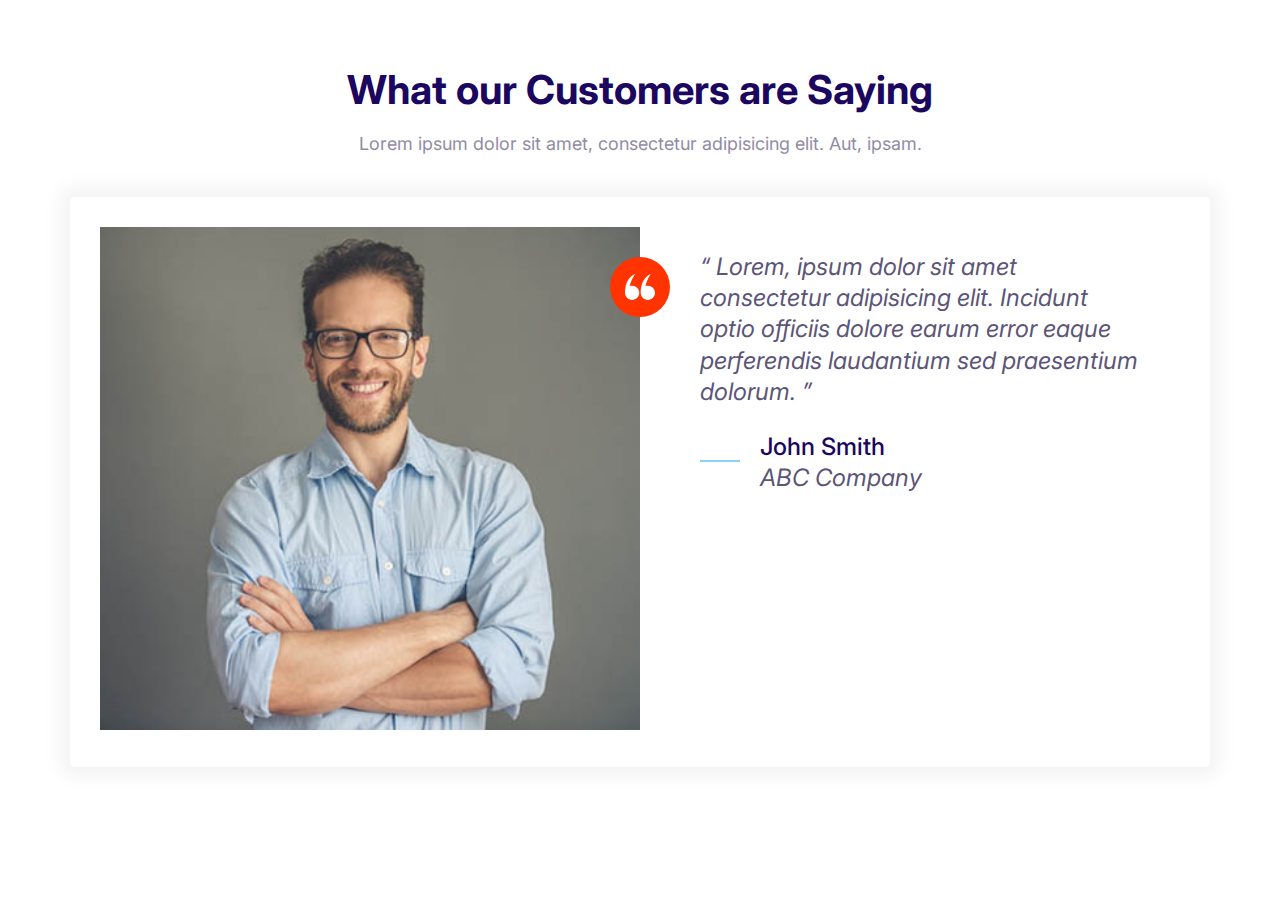
==== index.html @ d90ead90 "Block-testimonials" ====
<!DOCTYPE html>
<html lang="en">
  <head>
    <meta charset="UTF-8" />
    <meta http-equiv="X-UA-Compatible" content="IE=edge" />
    <meta name="viewport" content="width=device-width, initial-scale=1.0" />
    <title>Document</title>
    <link rel="preconnect" href="https://fonts.googleapis.com" />
    <link rel="preconnect" href="https://fonts.gstatic.com" crossorigin />
    <link
      href="https://fonts.googleapis.com/css2?family=Inter:wght@400;600;700;900&display=swap"
      rel="stylesheet"
    />
    <link rel="stylesheet" href="css/normalize.css.css" />
    <link rel="stylesheet" href="css/styles.css" />
  </head>
  <body>
    <section class="block">
      <header class="block__header">
        <h2 class="block__heading">What our Customers are Saying</h2>
        <p>
          Lorem ipsum dolor sit amet, consectetur adipisicing elit. Aut, ipsam.
        </p>
      </header>
      <div class="container">
        <div class="card testimonial">
          <div class="grid grid--1x2">
            <div class="testimonial__image">
              <img
                src="images/testimonial.jpg"
                alt="A happy, smiling customer"
              />
              <span class="icon-container icon-container--accent">
                <svg class="icon icon--white icon--small">
                  <use xlink:href="images/sprite.svg#quotes"></use>
                </svg>
              </span>
            </div>
            <blockquote class="quote">
              <p class="quote__text">
                Lorem, ipsum dolor sit amet consectetur adipisicing elit.
                Incidunt optio officiis dolore earum error eaque perferendis
                laudantium sed praesentium dolorum.
              </p>
              <footer>
                <div class="media">
                  <div class="media__image">
                    <svg class="icon icon--primary quote__line">
                      <use xlink:href="images/sprite.svg#line"></use>
                    </svg>
                  </div>
                  <div class="media__body">
                    <h3 class="media__title quote__author">John Smith</h3>
                    <p class="quote__organization">ABC Company</p>
                  </div>
                </div>
              </footer>
            </blockquote>
          </div>
        </div>
      </div>
    </section>

    <script src="/js/main.js"></script>
  </body>
</html>
---- css/styles.css ----
:root {
  --color-primary: #2584ff;
  --color-secondary: #00d9ff;
  --color-accent: #ff3400;
  --color-headings: #1b0760;
  --color-body: #918ca4;
  --color-body-darker: #5c5577;
  --color-border: #ccc;
}

*,
*::after,
*::before {
  box-sizing: border-box;
}

html {
  font-size: 62.5%;
}

/*-----------Typography-----------------------------------------------*/

body {
  font-family: Inter, Arial, Helvetica, sans-serif;
  font-size: 2.4rem;
  line-height: 1.5;
  color: var(--color-body);
}
h1,
h2,
h3 {
  color: var(--color-headings);
  margin-bottom: 1rem;
}

h1 {
  font-size: 7rem;
}
h2 {
  font-size: 4rem;
}
h3 {
  font-size: 3rem;
}

p {
  margin-top: 0;
}

@media screen and (min-width: 1024px) {
  body {
    font-size: 1.8rem;
  }
  h1 {
    font-size: 8rem;
  }
  h2 {
    font-size: 4rem;
  }
  h3 {
    font-size: 2.4rem;
  }
}

/*-----------Links-----------------------------------------------*/

a {
  text-decoration: none;
}

.link-arrow {
  color: var(--color-accent);
  text-transform: uppercase;
  font-size: 2rem;
  font-weight: bold;
}

.link-arrow::after {
  content: "-->";
  margin-left: 5px;
  transition: margin 0.15s;
}
.link-arrow:hover::after {
  margin-left: 10px;
}
@media screen and (min-width: 1024px) {
  .link-arrow {
    font-size: 1.5rem;
  }
}

/*-----------Badges-----------------------------------------------*/

.badge {
  border-radius: 20px;
  font-size: 2rem;
  font-weight: 600;
  padding: 0.5rem 2rem;
  white-space: nowrap;
}

.badge--primary {
  background: var(--color-primary);
  color: white;
}

.badge--secondary {
  background: var(--color-secondary);
  color: white;
}

.badge--small {
  font-size: 1.6rem;
}

@media screen and (min-width: 1024px) {
  .badge {
    font-size: 1.5rem;
  }

  .badge--small {
    font-size: 1.2rem;
  }
}

/*-----------Lists----------------------------------------------*/

.list {
  list-style: none;
  padding-left: 0;
}

.list--inline .list__item {
  display: inline-block;
  padding-right: 2rem;
}

.list--tick {
  list-style-image: url(/images/tick.svg);
  padding-left: 3rem;
}
.list--tick .list__item {
  padding-left: 0.5rem;
  margin-bottom: 1rem;
}

@media screen and (min-width: 1024px) {
  .list--tick .list__item {
    padding-left: 0rem;
  }
}

/*-----------Icons----------------------------------------------*/

.icon {
  width: 40px;
  height: 40px;
}
.icon--small {
  width: 30px;
  height: 30px;
}

.icon--primary {
  fill: var(--color-primary);
}

.icon--white {
  fill: white;
}

.icon-container {
  background: rgb(255, 245, 245);
  border-radius: 100%;
  width: 60px;
  height: 60px;
  display: flex;
  justify-content: center;
  align-items: center;
}

.icon-container--accent {
  background: var(--color-accent);
}

/*-----------Buttons----------------------------------------------*/
.btn {
  border-radius: 40px;
  border: 0;
  cursor: pointer;
  font-size: 1.8rem;
  font-weight: 600;
  padding: 2rem 4vw;
  text-align: center;
  text-transform: uppercase;
  white-space: nowrap;
  margin: 1rem 0;
}

.btn--primary {
  background: var(--color-primary);
  color: white;
}
.btn--primary:hover {
  background: #3a8ffd;
}

.btn--secondary {
  background: var(--color-secondary);
  color: white;
}
.btn--secondary:hover {
  background: #00c8eb;
}

.btn--accent {
  background: var(--color-accent);
  color: white;
}
.btn--accent:hover {
  background: #ec3000;
}

.btn--block {
  width: 100%;
  display: inline-block;
}

.btn--border {
  background: white;
  color: var(--color-headings);
  border: 2px solid var(--color-headings);
}
.btn--border:hover {
  background: var(--color-headings);
  color: white;
}

.btn--stretched {
  padding-right: 6rem;
  padding-left: 6rem;
}

@media screen and (min-width: 1024px) {
  .btn {
    font-size: 1.5rem;
  }
}

/*-----------Input components----------------------------------------------*/
.input {
  border-radius: 30px;
  border: 1px solid var(--color-border);
  color: var(--color-headings);
  font-size: 2rem;
  font-weight: 400;
  outline: 0;
  padding: 2.5rem 1.5rem;
}

.input-group {
  border-radius: 30px;
  border: 1px solid var(--color-border);
  display: flex;
}
.input-group .input {
  border: 0;
  flex-grow: 1;
  padding: 1.5rem 1rem;
  width: 0;
}
.input-group .btn {
  margin: 4px;
  display: flex;
  align-items: center;
}
.btn .icon {
  fill: white;
}

@media screen and (min-width: 1024px) {
  .input {
    font-size: 1.5rem;
  }
}

/*-----------Cards----------------------------------------------*/

.card {
  border-radius: 5px;
  overflow: hidden;
  box-shadow: 0 0 20px 10px #f3f3f3;
}

.card--primary .card__header {
  background: var(--color-primary);
  color: #fff;
}

.card--secondary .card__header {
  background: var(--color-secondary);
  color: #fff;
}
.card__header,
.card__body {
  padding: 2rem 3rem;
}

.card--primary .badge--primary {
  background: #126de4;
}

.card--secondary .badge--secondary {
  background: #02cdf1;
}

/*-----------Plans----------------------------------------------*/
.plan {
  transition: transform 0.2s ease-out;
}

.plan__name {
  color: #fff;
  margin: 0;
  font-weight: 500;
  font-size: 2.4rem;
}

.plan__price {
  font-size: 6rem;
}

.plan__billing-cycle {
  font-size: 2.4rem;
  font-weight: 300;
  opacity: 0.8;
  margin-right: 1rem;
}

.plan__description {
  font-size: 2rem;
  font-weight: 300;
  letter-spacing: 1px;
}

.plan .list__item {
  margin-bottom: 2rem;
}

.plan--popular {
  transform: scale(1.1);
}

.plan--popular .card__header {
  position: relative;
}

.plan--popular .card__header::before {
  content: url(../images/popular.svg);
  width: 40px;
  display: inline-block;
  position: absolute;
  top: -6px;
  right: 5%;
}

.plan:hover {
  transform: scale(1.05);
}

.plan--popular:hover {
  transform: scale(1.15);
}

@media screen and (min-width: 1024px) {
  .plan__name {
    font-size: 1.4rem;
  }

  .plan__price {
    font-size: 5rem;
  }

  .plan__billing-cycle {
    font-size: 1.6rem;
  }

  .plan__description {
    font-size: 1.7rem;
  }
}

/*-----------Media-Objects----------------------------------------------*/

.media {
  display: flex;
  margin-bottom: 4rem;
}
.media__title {
  margin-top: 0;
}
.media__body {
  padding: 0 2rem;
}
.media__image {
  margin-top: 1rem;
}

/*-----------Quotes----------------------------------------------*/

.quote {
  font-style: italic;
  font-size: 3rem;
  color: var(--color-body-darker);
  line-height: 1.3;
}
.quote__text::before {
  content: open-quote;
}
.quote__text::after {
  content: close-quote;
}
.quote__author {
  font-size: 3rem;
  font-weight: 500;
  font-style: normal;
  margin-bottom: 0;
}
.quote__organisation {
  color: var(--color-headings);
  opacity: 0.4;
  font-size: 2rem;
  font-style: normal;
}
@media screen and (min-width: 1024px) {
  .quote {
    font-size: 2rem;
  }
  .quote__author {
    font-size: 2.4rem;
  }
  .quote__organisation {
    font-size: 1.6rem;
  }
}

/*-----------Grid----------------------------------------------*/

.grid {
  display: grid;
}
@media screen and (min-width: 768px) {
  .grid--1x2 {
    grid-template-columns: repeat(2, 1fr);
  }
}
@media screen and (min-width: 1024px) {
  .grid--1x3 {
    grid-template-columns: repeat(3, 1fr);
  }
}

/*----------Testimonial----------------------------------------------*/

.testimonial {
  padding: 3rem;
}
.testimonial__image > img {
  width: 100%;
}
.testimonial__image {
  position: relative;
}
.testimonial__image .icon-container {
  position: absolute;
  right: -30px;
  top: 3rem;
}

@media screen and (min-width: 768px) {
  .testimonial .quote,
  .testimonial .quote__author {
    font-size: 2.4rem;
  }
  .testimonial .quote {
    margin-left: 6rem;
  }
}

/*----------Callouts----------------------------------------------*/

.callout {
  padding: 4rem;
  border-radius: 5px;
}
.callout--primary {
  background: var(--color-primary);
  color: white;
}
.callout__content {
  text-align: center;
  margin-bottom: 1rem;
}
.callout__heading {
  color: white;
  margin-top: 0;
  font-size: 3rem;
}
.callout__button {
  justify-self: center;
  align-self: center;
}

@media screen and (min-width: 768px) {
  .callout .grid--1x2 {
    grid-template-columns: 1fr auto;
  }
  .callout__content {
    text-align: left;
  }

  .callout .callout__button {
    justify-self: start;
    margin: 0 2rem;
  }
}

/*----------Collapsibles----------------------------------------------*/
.collapsible__header {
  display: flex;
  justify-content: space-between;
}
.collapsible__heading {
  margin-top: 0;
  font-size: 3rem;
}
.collapsible__chevron {
  transform: rotate(-90deg);
  transition: transform 0.3s;
}
.collapsible__content {
  max-height: 0;
  overflow: hidden;
  opacity: 0;
  transition: all 0.3s;
}
.collapsible--expanded .collapsible__chevron {
  transform: rotate(0);
}

.collapsible--expanded .collapsible__content {
  max-height: 100vh;
  opacity: 1;
}

/*----------Blocks----------------------------------------------*/
.block {
  --padding-vertical: 6rem;
  padding: var(--padding-vertical) 2rem;
}

.block__header {
  text-align: center;
  margin-bottom: 4rem;
}

.block__heading {
  margin-top: 0;
}

.block--dark {
  background: #000;
  color: #7b858b;
}

.block--dark h1,
.block--dark h2,
.block--dark h3 {
  color: #fff;
}

.block--dark p {
  color: var(--color-body);
}
.block--skewed-right {
  padding-bottom: calc(var(--padding-vertical) + 4rem);
  clip-path: polygon(0% 0%, 100% 0%, 100% 100%, 0% 90%);
}

.block--skewed-left {
  padding-bottom: calc(var(--padding-vertical) + 4rem);
  clip-path: polygon(0% 0%, 100% 0%, 100% 90%, 0% 100%);
}

.container {
  max-width: 1140px;
  margin: 0 auto;
}

/*----------Navbar----------------------------------------------*/
.nav {
  background: black;
  display: flex;
  justify-content: space-between;
  padding: 0 1rem;
  flex-wrap: wrap;
  align-items: center;
}
.nav__list {
  width: 100%;
  margin: 0;
}
.nav__item {
  border-bottom: 1px solid #222;
  padding: 0 0 0.5rem 2rem;
}

.nav__item > a {
  color: #ccc;
  transition: color 0.3s;
}

.nav__item > a:hover {
  color: white;
}

.nav__toggler {
  opacity: 0.5;
  transition: box-shadow 0.15s;
}

.nav.collapsible--expanded .nav__toggler {
  opacity: 1;
  box-shadow: 0 0 0 3px grey;
  border-radius: 5px;
}

.nav__brand {
  transform: translateY(5px);
}

@media screen and (min-width: 768px) {
  .nav__toggler {
    display: none;
  }
  .nav__list {
    width: auto;
    display: flex;
    font-size: 1.6rem;
    max-height: 100%;
    opacity: 1;
  }
  .nav__item {
    border: 0;
  }
}

/*----------Hero component----------------------------------------------*/
/* Hero */
.hero {
  clip-path: polygon(0% 0%, 100% 0%, 100% 90%, 0% 100%);
}

.hero__tagline {
  font-size: 2rem;
  color: #b9c3cf;
  letter-spacing: 1px;
  margin: 2rem 0 5rem;
}

.hero__image {
  width: 100%;
}

@media screen and (min-width: 768px) {
  .hero {
    padding-top: 0;
  }

  .hero__content {
    text-align: left;
    align-self: center;
  }
}

/*----------Domain Block----------------------------------------------*/

.block-domain .input-group {
  box-shadow: 0 0 30px 20px #e6ebee;
  border: 0;
  margin: 4rem auto;
  max-width: 670px;
}

.block-domain__prices {
  color: var(--color-headings);
  display: grid;
  grid-template-columns: repeat(2, 1fr);
  grid-template-rows: repeat(3, 6rem);
  font-size: 2rem;
  font-weight: 600;
  justify-items: center;
  max-width: 700px;
  margin: 0 auto;
}

@media screen and (min-width: 768px) {
  .block-domain__prices {
    grid-template-columns: repeat(auto-fit, minmax(10rem, 1fr));
  }
}

/*----------Plans Block----------------------------------------------*/

.block-plans .grid {
  gap: 8rem 4rem;
}

.block-plans .card {
  max-width: 500px;
  margin: 0 auto;
}

/*----------Features Block----------------------------------------------*/

.feature {
  gap: 4rem 2rem;
  margin: 12rem 0;
}

.feature:first-of-type {
  margin-top: 6rem;
}

.feature__heading {
  margin: 1rem 0;
}

.feature__image {
  width: 100%;
}

@media screen and (min-width: 768px) {
  .feature:nth-of-type(even) .feature__content {
    order: 2;
  }
}

/*----------Showcase Block----------------------------------------------*/

.block-showcase__image > img {
  width: 100%;
}

@media screen and (min-width: 768px) {
  .block-showcase .grid {
    grid-template-columns: 50% 50%;
  }

  .block-showcase__image {
    justify-self: end;
  }

  .block-showcase__image > img {
    width: auto;
    max-width: 700px;
  }
}
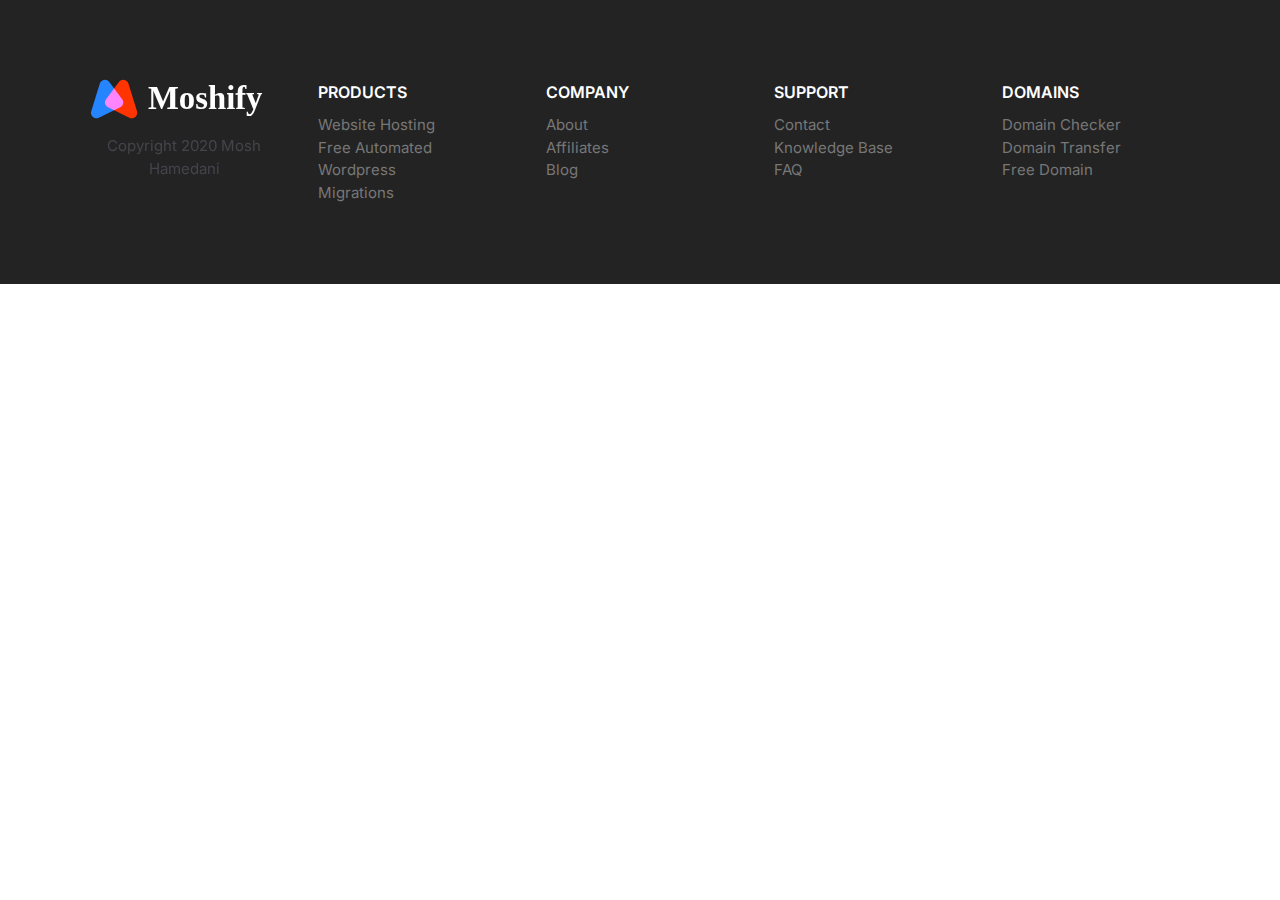
==== commit 91880bc3: "Block-footer" ====
--- a/index.html
+++ b/index.html
@@ -15,51 +15,74 @@
     <link rel="stylesheet" href="css/styles.css" />
   </head>
   <body>
-    <section class="block">
-      <header class="block__header">
-        <h2 class="block__heading">What our Customers are Saying</h2>
-        <p>
-          Lorem ipsum dolor sit amet, consectetur adipisicing elit. Aut, ipsam.
-        </p>
-      </header>
-      <div class="container">
-        <div class="card testimonial">
-          <div class="grid grid--1x2">
-            <div class="testimonial__image">
-              <img
-                src="images/testimonial.jpg"
-                alt="A happy, smiling customer"
-              />
-              <span class="icon-container icon-container--accent">
-                <svg class="icon icon--white icon--small">
-                  <use xlink:href="images/sprite.svg#quotes"></use>
-                </svg>
-              </span>
-            </div>
-            <blockquote class="quote">
-              <p class="quote__text">
-                Lorem, ipsum dolor sit amet consectetur adipisicing elit.
-                Incidunt optio officiis dolore earum error eaque perferendis
-                laudantium sed praesentium dolorum.
-              </p>
-              <footer>
-                <div class="media">
-                  <div class="media__image">
-                    <svg class="icon icon--primary quote__line">
-                      <use xlink:href="images/sprite.svg#line"></use>
-                    </svg>
-                  </div>
-                  <div class="media__body">
-                    <h3 class="media__title quote__author">John Smith</h3>
-                    <p class="quote__organization">ABC Company</p>
-                  </div>
-                </div>
-              </footer>
-            </blockquote>
+    <footer class="block block--dark footer">
+      <div class="container grid footer__sections">
+        <section class="collapsible collapsible--expanded footer__section">
+          <header class="collapsible__header">
+            <h2 class="collapsible__heading footer__heading">Products</h2>
+            <svg class="icon icon--white collapsible__chevron">
+              <use xlink:href="images/sprite.svg#chevron"></use>
+            </svg>
+          </header>
+          <div class="collapsible__content">
+            <ul class="list">
+              <li><a href="#">Website Hosting</a></li>
+              <li><a href="#">Free Automated Wordpress</a></li>
+              <li><a href="#">Migrations</a></li>
+            </ul>
           </div>
-        </div>
+        </section>
+        <section class="collapsible footer__section">
+          <header class="collapsible__header">
+            <h2 class="collapsible__heading footer__heading">Company</h2>
+            <svg class="icon icon--white collapsible__chevron">
+              <use xlink:href="images/sprite.svg#chevron"></use>
+            </svg>
+          </header>
+          <div class="collapsible__content">
+            <ul class="list">
+              <li><a href="#">About</a></li>
+              <li><a href="#">Affiliates</a></li>
+              <li><a href="#">Blog</a></li>
+            </ul>
+          </div>
+        </section>
+        <section class="collapsible footer__section">
+          <header class="collapsible__header">
+            <h2 class="collapsible__heading footer__heading">Support</h2>
+            <svg class="icon icon--white collapsible__chevron">
+              <use xlink:href="images/sprite.svg#chevron"></use>
+            </svg>
+          </header>
+          <div class="collapsible__content">
+            <ul class="list">
+              <li><a href="#">Contact</a></li>
+              <li><a href="#">Knowledge Base</a></li>
+              <li><a href="#">FAQ</a></li>
+            </ul>
+          </div>
+        </section>
+        <section class="collapsible footer__section">
+          <header class="collapsible__header">
+            <h2 class="collapsible__heading footer__heading">Domains</h2>
+            <svg class="icon icon--white collapsible__chevron">
+              <use xlink:href="images/sprite.svg#chevron"></use>
+            </svg>
+          </header>
+          <div class="collapsible__content">
+            <ul class="list">
+              <li><a href="#">Domain Checker</a></li>
+              <li><a href="#">Domain Transfer</a></li>
+              <li><a href="#">Free Domain</a></li>
+            </ul>
+          </div>
+        </section>
+        <section class="footer__brand">
+          <img src="images/logo.svg" alt="" />
+          <p class="footer__copyright">Copyright 2020 Mosh Hamedani</p>
+        </section>
       </div>
-    </section>
+    </footer>
 
     <script src="/js/main.js"></script>
   </body>
--- a/css/styles.css
+++ b/css/styles.css
@@ -766,3 +766,85 @@
     max-width: 700px;
   }
 }
+
+/*----------Footer Block----------------------------------------------*/
+
+.footer {
+  background: #232323;
+}
+
+.footer a {
+  color: #777;
+  transition: color 0.3s;
+}
+
+.footer a:hover {
+  color: #fff;
+}
+
+.footer__section {
+  padding: 2rem;
+  border-bottom: 1px solid #393939;
+}
+
+.footer__section .list {
+  margin: 0;
+}
+
+.footer__heading {
+  text-transform: uppercase;
+  font-weight: 600;
+}
+
+.footer__brand {
+  margin-top: 5rem;
+  text-align: center;
+}
+
+.footer__brand img {
+  /* TODO: Consider refactoring this and applying it to 
+  all images. */
+  width: 100%;
+  max-width: 230px;
+}
+
+.footer__copyright {
+  font-size: 2.1rem;
+  color: #fff;
+  opacity: 0.3;
+}
+
+@media screen and (min-width: 768px) {
+  .footer {
+    font-size: 1.5rem;
+  }
+  .footer__sections {
+    grid-template-columns: repeat(auto-fit, minmax(10rem, 1fr));
+  }
+
+  .footer .collapsible__chevron {
+    display: none;
+  }
+
+  .footer .collapsible__content {
+    opacity: 1;
+    max-height: 100%;
+  }
+
+  .footer__brand {
+    order: -1;
+    margin-top: 1rem;
+  }
+
+  .footer__copyright {
+    font-size: 1.5rem;
+  }
+
+  .footer__section {
+    border: 0;
+  }
+
+  .footer__heading {
+    font-size: 1.6rem;
+  }
+}
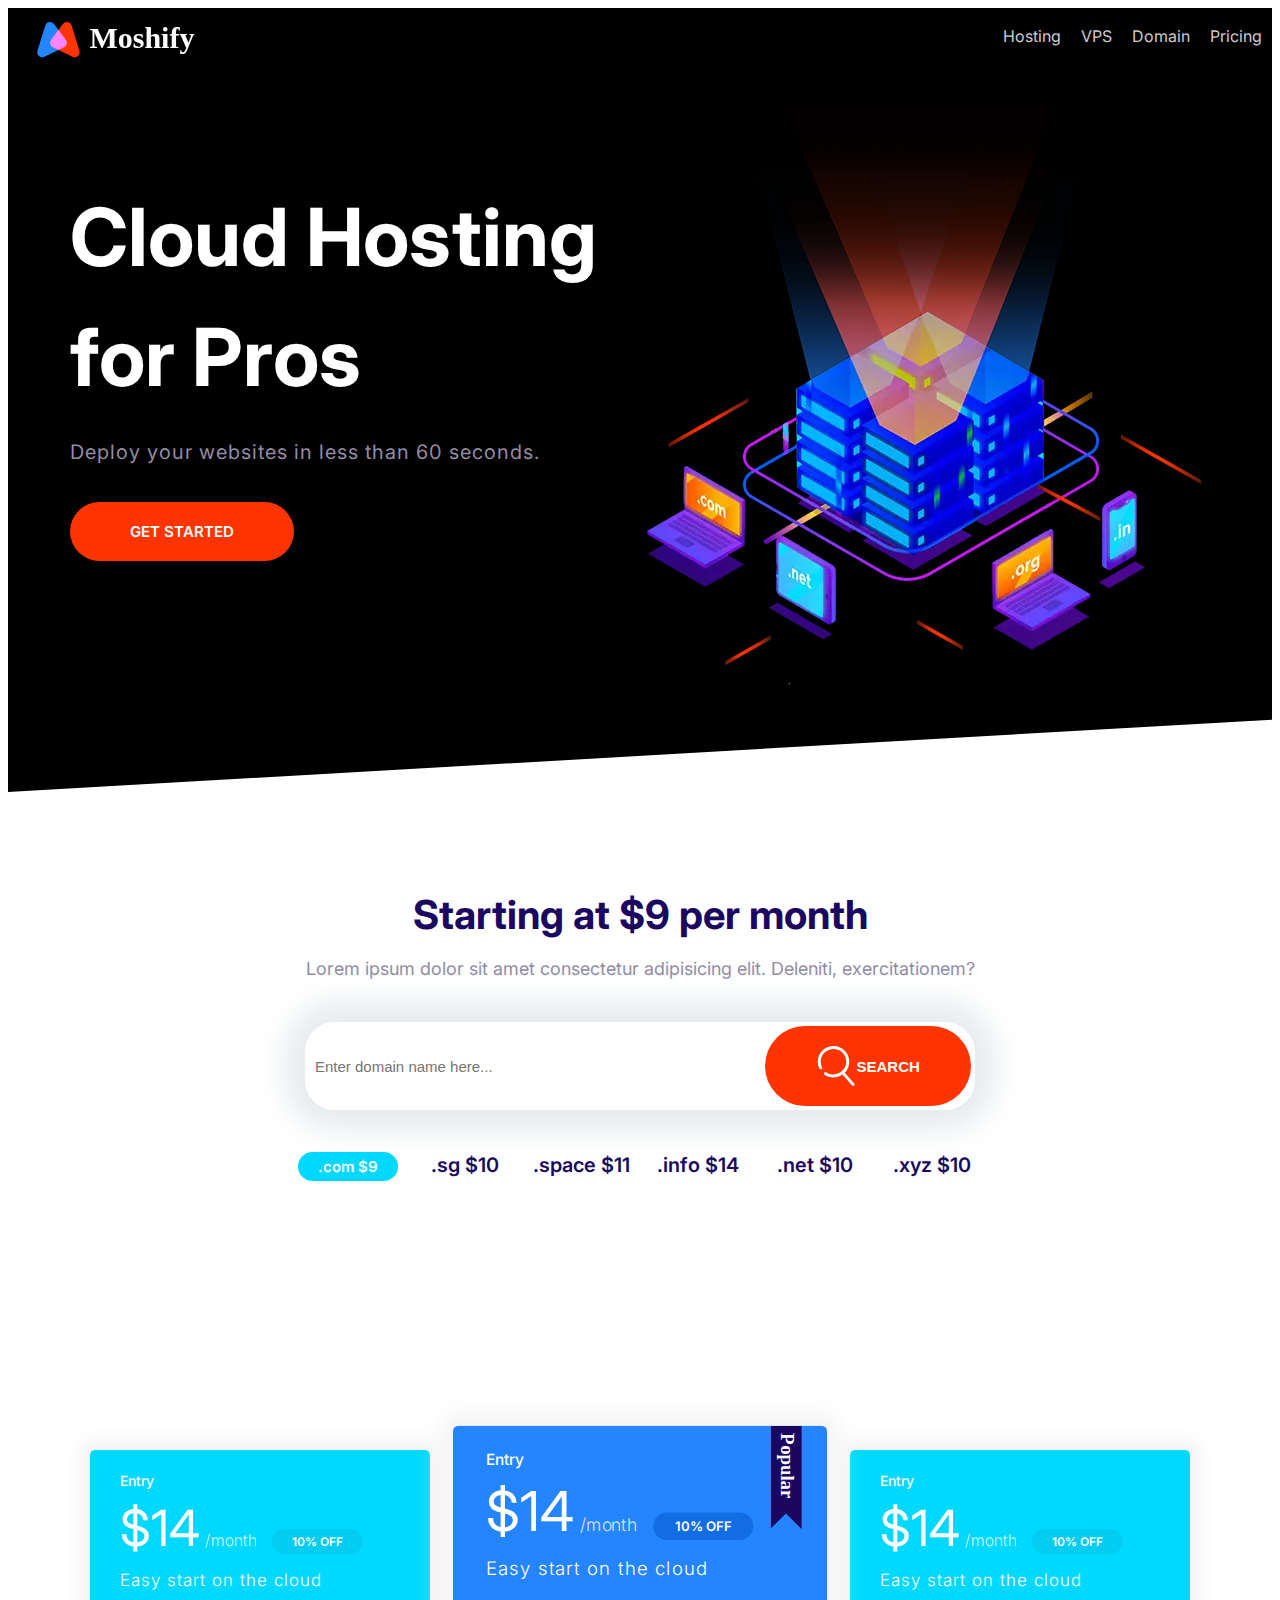
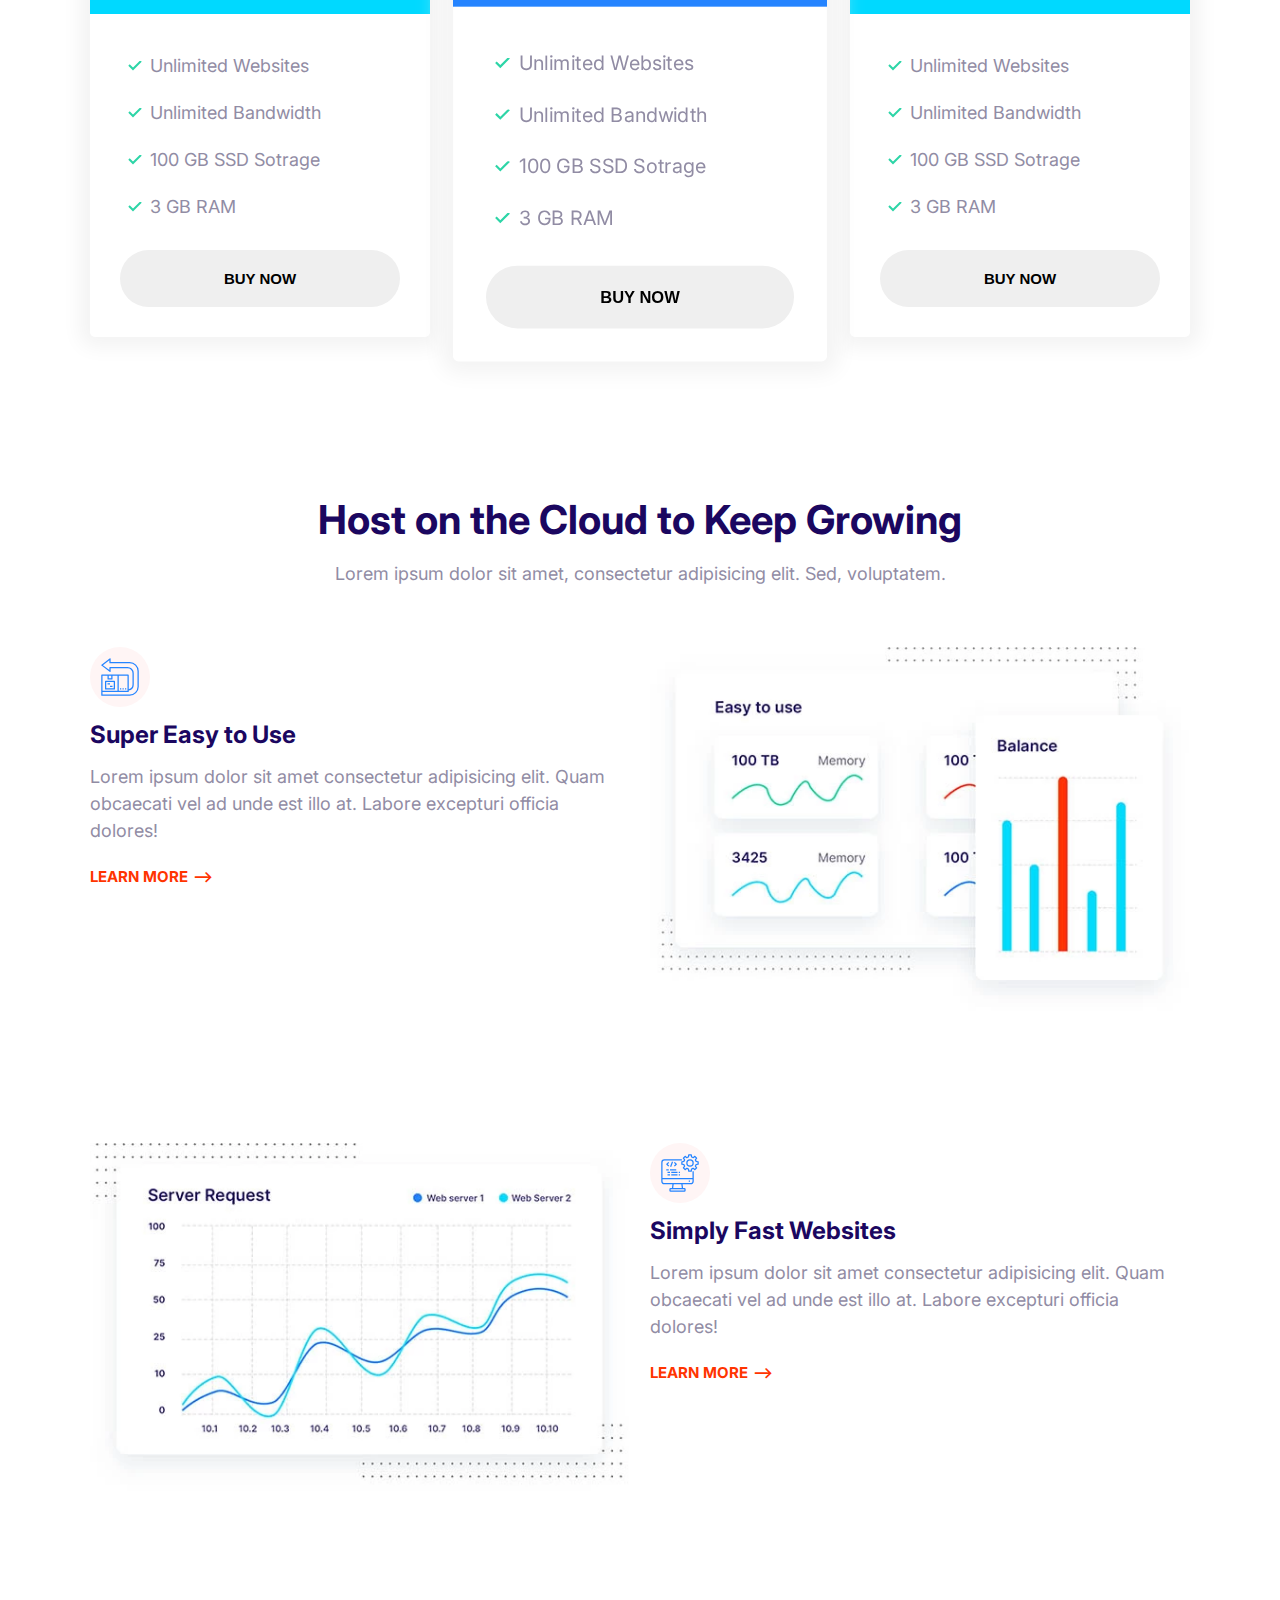
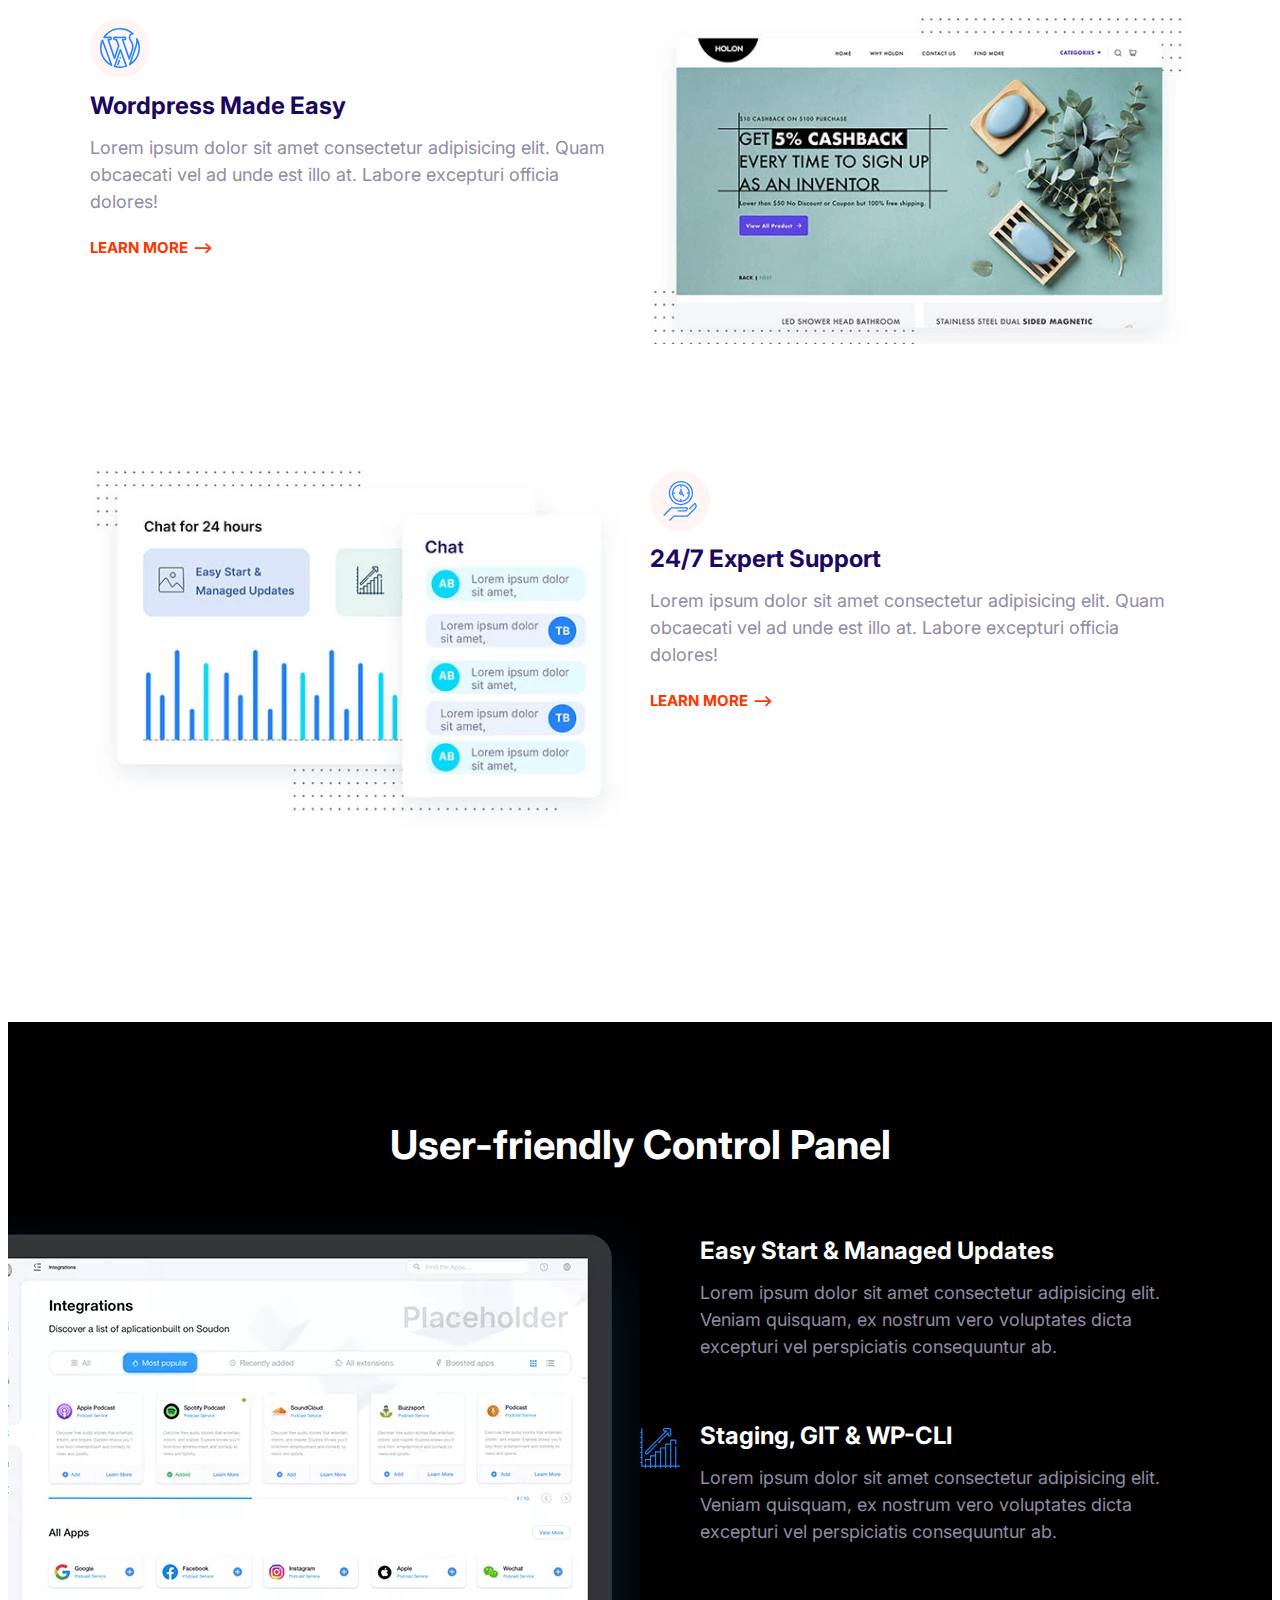
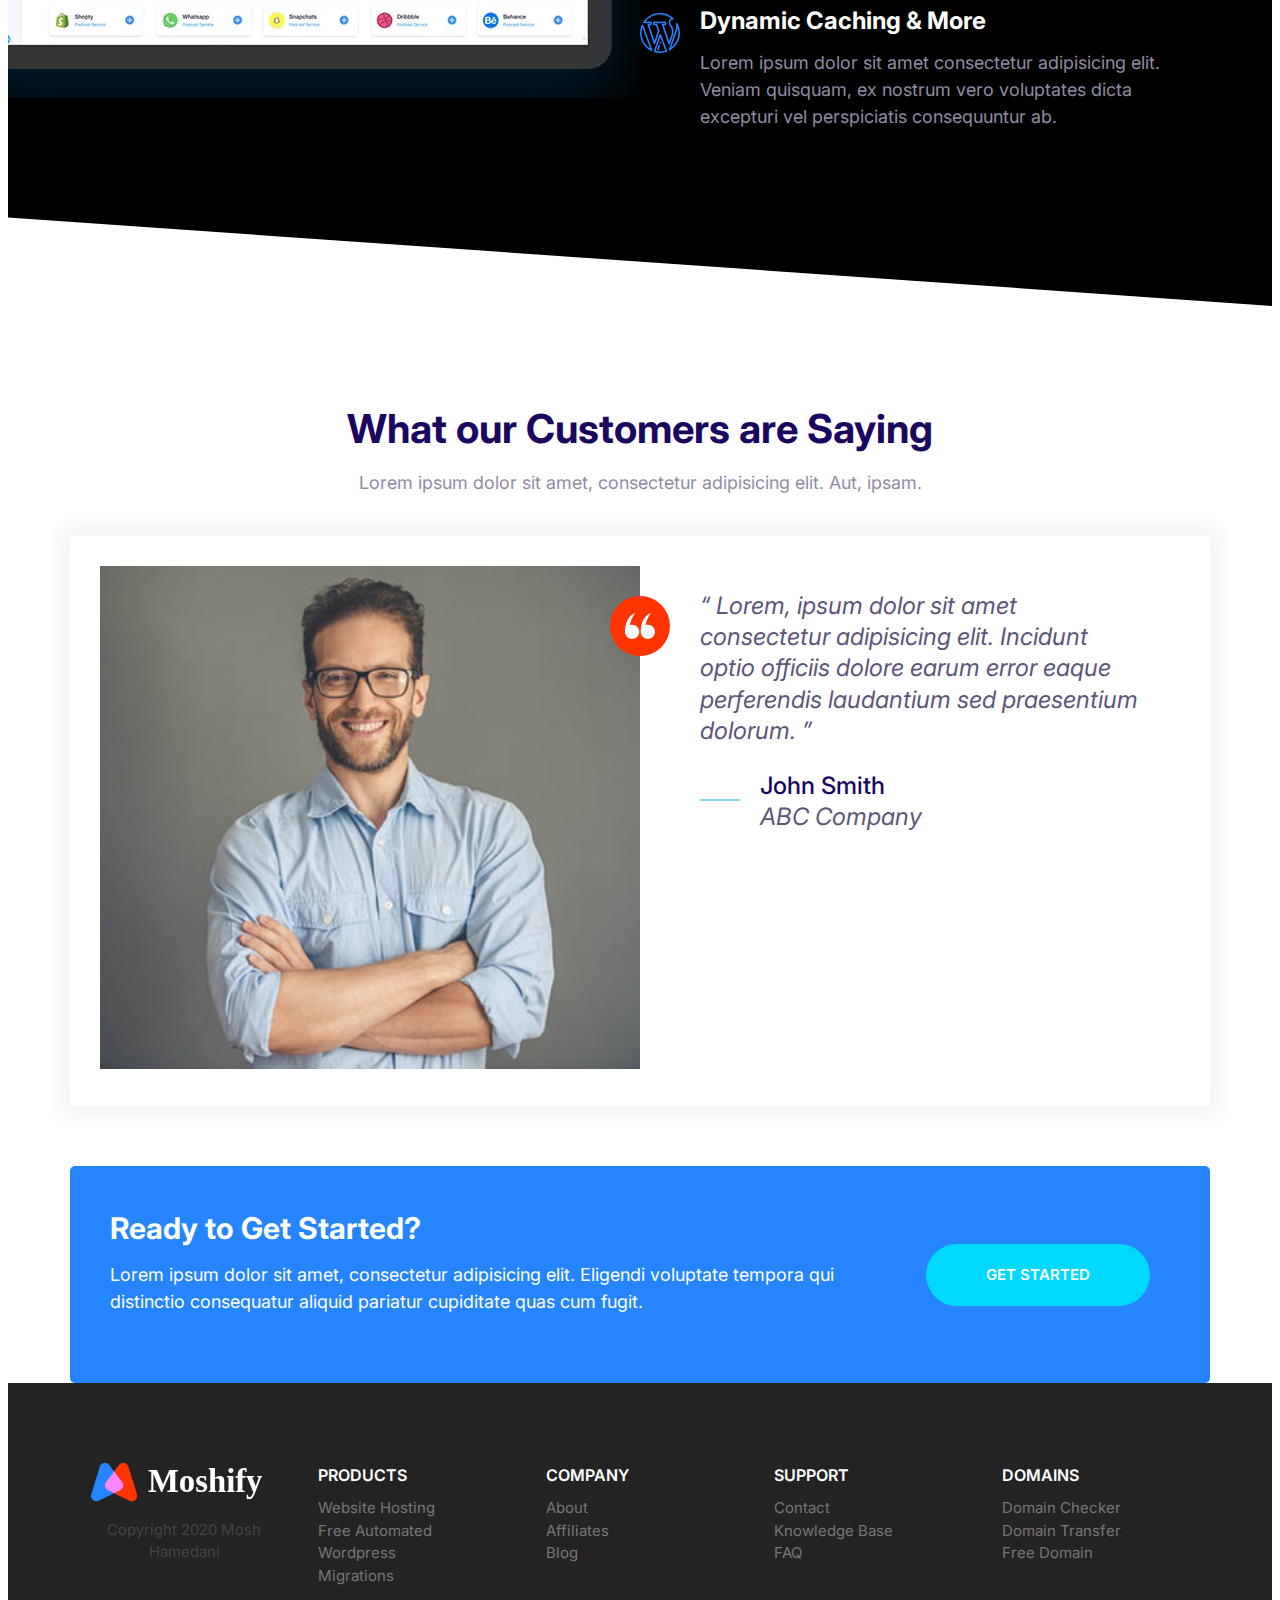
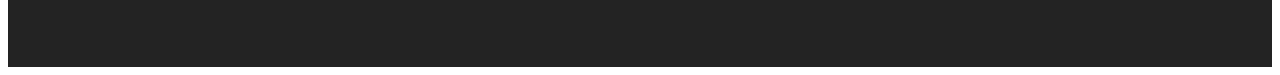
==== commit 2a0f7d4b: "Putting it all together" ====
--- a/index.html
+++ b/index.html
@@ -2,19 +2,391 @@
 <html lang="en">
   <head>
     <meta charset="UTF-8" />
-    <meta http-equiv="X-UA-Compatible" content="IE=edge" />
     <meta name="viewport" content="width=device-width, initial-scale=1.0" />
     <title>Document</title>
-    <link rel="preconnect" href="https://fonts.googleapis.com" />
-    <link rel="preconnect" href="https://fonts.gstatic.com" crossorigin />
+    <link rel="preconnect" href="https://fonts.gstatic.com" />
     <link
-      href="https://fonts.googleapis.com/css2?family=Inter:wght@400;600;700;900&display=swap"
+      href="https://fonts.googleapis.com/css2?family=Inter:wght@400;600;700&display=swap"
       rel="stylesheet"
     />
-    <link rel="stylesheet" href="css/normalize.css.css" />
+    <link rel="stylesheet" href="css/normalize.css" />
     <link rel="stylesheet" href="css/styles.css" />
   </head>
   <body>
+    <header>
+      <nav class="nav collapsible">
+        <a class="nav__brand" href="/"><img src="images/logo.svg" alt="" /></a>
+        <svg class="icon icon--white nav__toggler">
+          <use xlink:href="images/sprite.svg#menu"></use>
+        </svg>
+        <ul class="list nav__list collapsible__content">
+          <li class="nav__item"><a href="#">Hosting</a></li>
+          <li class="nav__item"><a href="#">VPS</a></li>
+          <li class="nav__item"><a href="#">Domain</a></li>
+          <li class="nav__item"><a href="#">Pricing</a></li>
+        </ul>
+      </nav>
+    </header>
+    <section class="block block--dark block--skewed-left hero">
+      <div class="container grid grid--1x2">
+        <header class="block__header hero__content">
+          <h1 class="block__heading">Cloud Hosting for Pros</h1>
+          <p class="hero__tagline">
+            Deploy your websites in less than 60 seconds.
+          </p>
+          <a href="" class="btn btn--accent btn--stretched">Get Started</a>
+        </header>
+        <picture>
+          <source
+            type="image/webp"
+            srcset="images/banner.webp 1x, images/banner@2x.webp 2x"
+          />
+          <source
+            type="image/png"
+            srcset="images/banner.png 1x, images/banner@2x.png 2x"
+          />
+          <img class="hero__image" src="images/banner.png" alt="" />
+        </picture>
+      </div>
+    </section>
+    <section class="block container block-domain">
+      <header class="block__header">
+        <h2>Starting at $9 per month</h2>
+        <p>
+          Lorem ipsum dolor sit amet consectetur adipisicing elit. Deleniti,
+          exercitationem?
+        </p>
+      </header>
+      <div class="input-group">
+        <input
+          type="text"
+          class="input"
+          placeholder="Enter domain name here..."
+        />
+        <button class="btn btn--accent">
+          <svg class="icon icon--white">
+            <use xlink:href="images/sprite.svg#search"></use></svg
+          >Search
+        </button>
+      </div>
+      <ul class="list block-domain__prices">
+        <li><span class="badge badge--secondary">.com $9</span></li>
+        <li>.sg $10</li>
+        <li>.space $11</li>
+        <li>.info $14</li>
+        <li>.net $10</li>
+        <li>.xyz $10</li>
+      </ul>
+    </section>
+    <section class="block container block-plans">
+      <div class="grid grid--1x3">
+        <div class="plan">
+          <div class="card card--secondary">
+            <header class="card__header">
+              <h3 class="plan__name">Entry</h3>
+              <span class="plan__price">$14</span>
+              <span class="plan__billing-cycle">/month</span>
+              <span class="badge badge--secondary badge--small">10% OFF</span>
+              <span class="plan__description">Easy start on the cloud</span>
+            </header>
+            <div class="card__body">
+              <ul class="list list--tick">
+                <li class="list__item">Unlimited Websites</li>
+                <li class="list__item">Unlimited Bandwidth</li>
+                <li class="list__item">100 GB SSD Sotrage</li>
+                <li class="list__item">3 GB RAM</li>
+              </ul>
+              <button class="btn btn--outline btn--block">Buy Now</button>
+            </div>
+          </div>
+        </div>
+        <div class="plan plan--popular">
+          <div class="card card--primary">
+            <header class="card__header">
+              <h3 class="plan__name">Entry</h3>
+              <span class="plan__price">$14</span>
+              <span class="plan__billing-cycle">/month</span>
+              <span class="badge badge--primary badge--small">10% OFF</span>
+              <span class="plan__description">Easy start on the cloud</span>
+            </header>
+            <div class="card__body">
+              <ul class="list list--tick">
+                <li class="list__item">Unlimited Websites</li>
+                <li class="list__item">Unlimited Bandwidth</li>
+                <li class="list__item">100 GB SSD Sotrage</li>
+                <li class="list__item">3 GB RAM</li>
+              </ul>
+              <button class="btn btn--outline btn--block">Buy Now</button>
+            </div>
+          </div>
+        </div>
+        <div class="plan">
+          <div class="card card--secondary">
+            <header class="card__header">
+              <h3 class="plan__name">Entry</h3>
+              <span class="plan__price">$14</span>
+              <span class="plan__billing-cycle">/month</span>
+              <span class="badge badge--secondary badge--small">10% OFF</span>
+              <span class="plan__description">Easy start on the cloud</span>
+            </header>
+            <div class="card__body">
+              <ul class="list list--tick">
+                <li class="list__item">Unlimited Websites</li>
+                <li class="list__item">Unlimited Bandwidth</li>
+                <li class="list__item">100 GB SSD Sotrage</li>
+                <li class="list__item">3 GB RAM</li>
+              </ul>
+              <button class="btn btn--outline btn--block">Buy Now</button>
+            </div>
+          </div>
+        </div>
+      </div>
+    </section>
+    <section class="block container">
+      <header class="block__header">
+        <h2>Host on the Cloud to Keep Growing</h2>
+        <p>
+          Lorem ipsum dolor sit amet, consectetur adipisicing elit. Sed,
+          voluptatem.
+        </p>
+      </header>
+      <article class="grid grid--1x2 feature">
+        <div class="feature__content">
+          <span class="icon-container">
+            <svg class="icon icon--primary">
+              <use xlink:href="images/sprite.svg#easy"></use>
+            </svg>
+          </span>
+          <h3 class="feature__heading">Super Easy to Use</h3>
+          <p>
+            Lorem ipsum dolor sit amet consectetur adipisicing elit. Quam
+            obcaecati vel ad unde est illo at. Labore excepturi officia dolores!
+          </p>
+          <a href="#" class="link-arrow">Learn More</a>
+        </div>
+        <picture>
+          <source
+            type="image/webp"
+            srcset="images/easy.webp 1x, images/easy@2x.webp 2x"
+          />
+          <source
+            type="image/jpg"
+            srcset="images/easy.jpg 1x, images/easy@2x.jpg 2x"
+          />
+          <img class="feature__image" src="images/easy@2x.jpg" alt="" />
+        </picture>
+      </article>
+      <article class="grid grid--1x2 feature">
+        <div class="feature__content">
+          <span class="icon-container">
+            <svg class="icon icon--primary">
+              <use xlink:href="images/sprite.svg#computer"></use>
+            </svg>
+          </span>
+          <h3 class="feature__heading">Simply Fast Websites</h3>
+          <p>
+            Lorem ipsum dolor sit amet consectetur adipisicing elit. Quam
+            obcaecati vel ad unde est illo at. Labore excepturi officia dolores!
+          </p>
+          <a href="#" class="link-arrow">Learn More</a>
+        </div>
+        <picture>
+          <source
+            type="image/webp"
+            srcset="images/fast.webp 1x, images/fast@2x.webp 2x"
+          />
+          <source
+            type="image/jpg"
+            srcset="images/fast.jpg 1x, images/fast@2x.jpg 2x"
+          />
+          <img class="feature__image" src="images/fast@2x.jpg" alt="" />
+        </picture>
+      </article>
+      <article class="grid grid--1x2 feature">
+        <div class="feature__content">
+          <span class="icon-container">
+            <svg class="icon icon--primary">
+              <use xlink:href="images/sprite.svg#wordpress"></use>
+            </svg>
+          </span>
+          <h3 class="feature__heading">Wordpress Made Easy</h3>
+          <p>
+            Lorem ipsum dolor sit amet consectetur adipisicing elit. Quam
+            obcaecati vel ad unde est illo at. Labore excepturi officia dolores!
+          </p>
+          <a href="#" class="link-arrow">Learn More</a>
+        </div>
+        <picture>
+          <source
+            type="image/webp"
+            srcset="images/wordpress.webp 1x, images/wordpress@2x.webp 2x"
+          />
+          <source
+            type="image/jpg"
+            srcset="images/wordpress.jpg 1x, images/wordpress@2x.jpg 2x"
+          />
+          <img class="feature__image" src="images/wordpress@2x.jpg" alt="" />
+        </picture>
+      </article>
+      <article class="grid grid--1x2 feature">
+        <div class="feature__content">
+          <span class="icon-container">
+            <svg class="icon icon--primary">
+              <use xlink:href="images/sprite.svg#clock"></use>
+            </svg>
+          </span>
+          <h3 class="feature__heading">24/7 Expert Support</h3>
+          <p>
+            Lorem ipsum dolor sit amet consectetur adipisicing elit. Quam
+            obcaecati vel ad unde est illo at. Labore excepturi officia dolores!
+          </p>
+          <a href="#" class="link-arrow">Learn More</a>
+        </div>
+        <picture>
+          <source
+            type="image/webp"
+            srcset="images/support.webp 1x, images/support@2x.webp 2x"
+          />
+          <source
+            type="image/jpg"
+            srcset="images/support.jpg 1x, images/support@2x.jpg 2x"
+          />
+          <img class="feature__image" src="images/support@2x.jpg" alt="" />
+        </picture>
+      </article>
+    </section>
+    <section class="block block--dark block--skewed-right block-showcase">
+      <header class="block__header">
+        <h2>User-friendly Control Panel</h2>
+      </header>
+      <div class="container grid grid--1x2">
+        <picture class="block-showcase__image">
+          <source
+            type="image/webp"
+            srcset="images/ipad.webp 1x, images/ipad@2x.webp 2x"
+          />
+          <source
+            type="image/png"
+            srcset="images/ipad.png 1x, images/ipad@2x.png 2x"
+          />
+          <img src="images/ipad.png" alt="" />
+        </picture>
+        <ul class="list">
+          <li>
+            <div class="media">
+              <div class="media__image">
+                <svg class="icon icon--primary">
+                  <use xlink:href="images/sprite.svg#snap"></use>
+                </svg>
+              </div>
+              <div class="media__body">
+                <h3 class="media__title">Easy Start & Managed Updates</h3>
+                <p>
+                  Lorem ipsum dolor sit amet consectetur adipisicing elit.
+                  Veniam quisquam, ex nostrum vero voluptates dicta excepturi
+                  vel perspiciatis consequuntur ab.
+                </p>
+              </div>
+            </div>
+          </li>
+          <li>
+            <div class="media">
+              <div class="media__image">
+                <svg class="icon icon--primary">
+                  <use xlink:href="images/sprite.svg#growth"></use>
+                </svg>
+              </div>
+              <div class="media__body">
+                <h3 class="media__title">Staging, GIT & WP-CLI</h3>
+                <p>
+                  Lorem ipsum dolor sit amet consectetur adipisicing elit.
+                  Veniam quisquam, ex nostrum vero voluptates dicta excepturi
+                  vel perspiciatis consequuntur ab.
+                </p>
+              </div>
+            </div>
+          </li>
+          <li>
+            <div class="media">
+              <div class="media__image">
+                <svg class="icon icon--primary">
+                  <use xlink:href="images/sprite.svg#wordpress"></use>
+                </svg>
+              </div>
+              <div class="media__body">
+                <h3 class="media__title">Dynamic Caching & More</h3>
+                <p>
+                  Lorem ipsum dolor sit amet consectetur adipisicing elit.
+                  Veniam quisquam, ex nostrum vero voluptates dicta excepturi
+                  vel perspiciatis consequuntur ab.
+                </p>
+              </div>
+            </div>
+          </li>
+        </ul>
+      </div>
+    </section>
+    <section class="block">
+      <header class="block__header">
+        <h2>What our Customers are Saying</h2>
+        <p>
+          Lorem ipsum dolor sit amet, consectetur adipisicing elit. Aut, ipsam.
+        </p>
+      </header>
+      <div class="container">
+        <div class="card testimonial">
+          <div class="grid grid--1x2">
+            <div class="testimonial__image">
+              <img
+                src="images/testimonial.jpg"
+                alt="A happy, smiling customer"
+              />
+              <span class="icon-container icon-container--accent">
+                <svg class="icon icon--white icon--small">
+                  <use xlink:href="images/sprite.svg#quotes"></use>
+                </svg>
+              </span>
+            </div>
+            <blockquote class="quote">
+              <p class="quote__text">
+                Lorem, ipsum dolor sit amet consectetur adipisicing elit.
+                Incidunt optio officiis dolore earum error eaque perferendis
+                laudantium sed praesentium dolorum.
+              </p>
+              <footer>
+                <div class="media">
+                  <div class="media__image">
+                    <svg class="icon icon--primary quote__line">
+                      <use xlink:href="images/sprite.svg#line"></use>
+                    </svg>
+                  </div>
+                  <div class="media__body">
+                    <h3 class="media__title quote__author">John Smith</h3>
+                    <p class="quote__organization">ABC Company</p>
+                  </div>
+                </div>
+              </footer>
+            </blockquote>
+          </div>
+        </div>
+      </div>
+    </section>
+    <div class="container">
+      <div class="callout callout--primary callout-signup">
+        <div class="grid grid--1x2">
+          <div class="callout__content">
+            <h2 class="callout__heading">Ready to Get Started?</h2>
+            <p>
+              Lorem ipsum dolor sit amet, consectetur adipisicing elit. Eligendi
+              voluptate tempora qui distinctio consequatur aliquid pariatur
+              cupiditate quas cum fugit.
+            </p>
+          </div>
+          <a href="#" class="btn btn--secondary btn--stretched">get started</a>
+        </div>
+      </div>
+    </div>
+
     <footer class="block block--dark footer">
       <div class="container grid footer__sections">
         <section class="collapsible collapsible--expanded footer__section">
@@ -84,6 +456,6 @@
       </div>
     </footer>
 
-    <script src="/js/main.js"></script>
+    <script src="js/main.js"></script>
   </body>
 </html>
--- a/css/styles.css
+++ b/css/styles.css
@@ -506,7 +506,7 @@
   margin-top: 0;
   font-size: 3rem;
 }
-.callout__button {
+.callout .btn {
   justify-self: center;
   align-self: center;
 }
@@ -519,7 +519,7 @@
     text-align: left;
   }
 
-  .callout .callout__button {
+  .callout .btn {
     justify-self: start;
     margin: 0 2rem;
   }
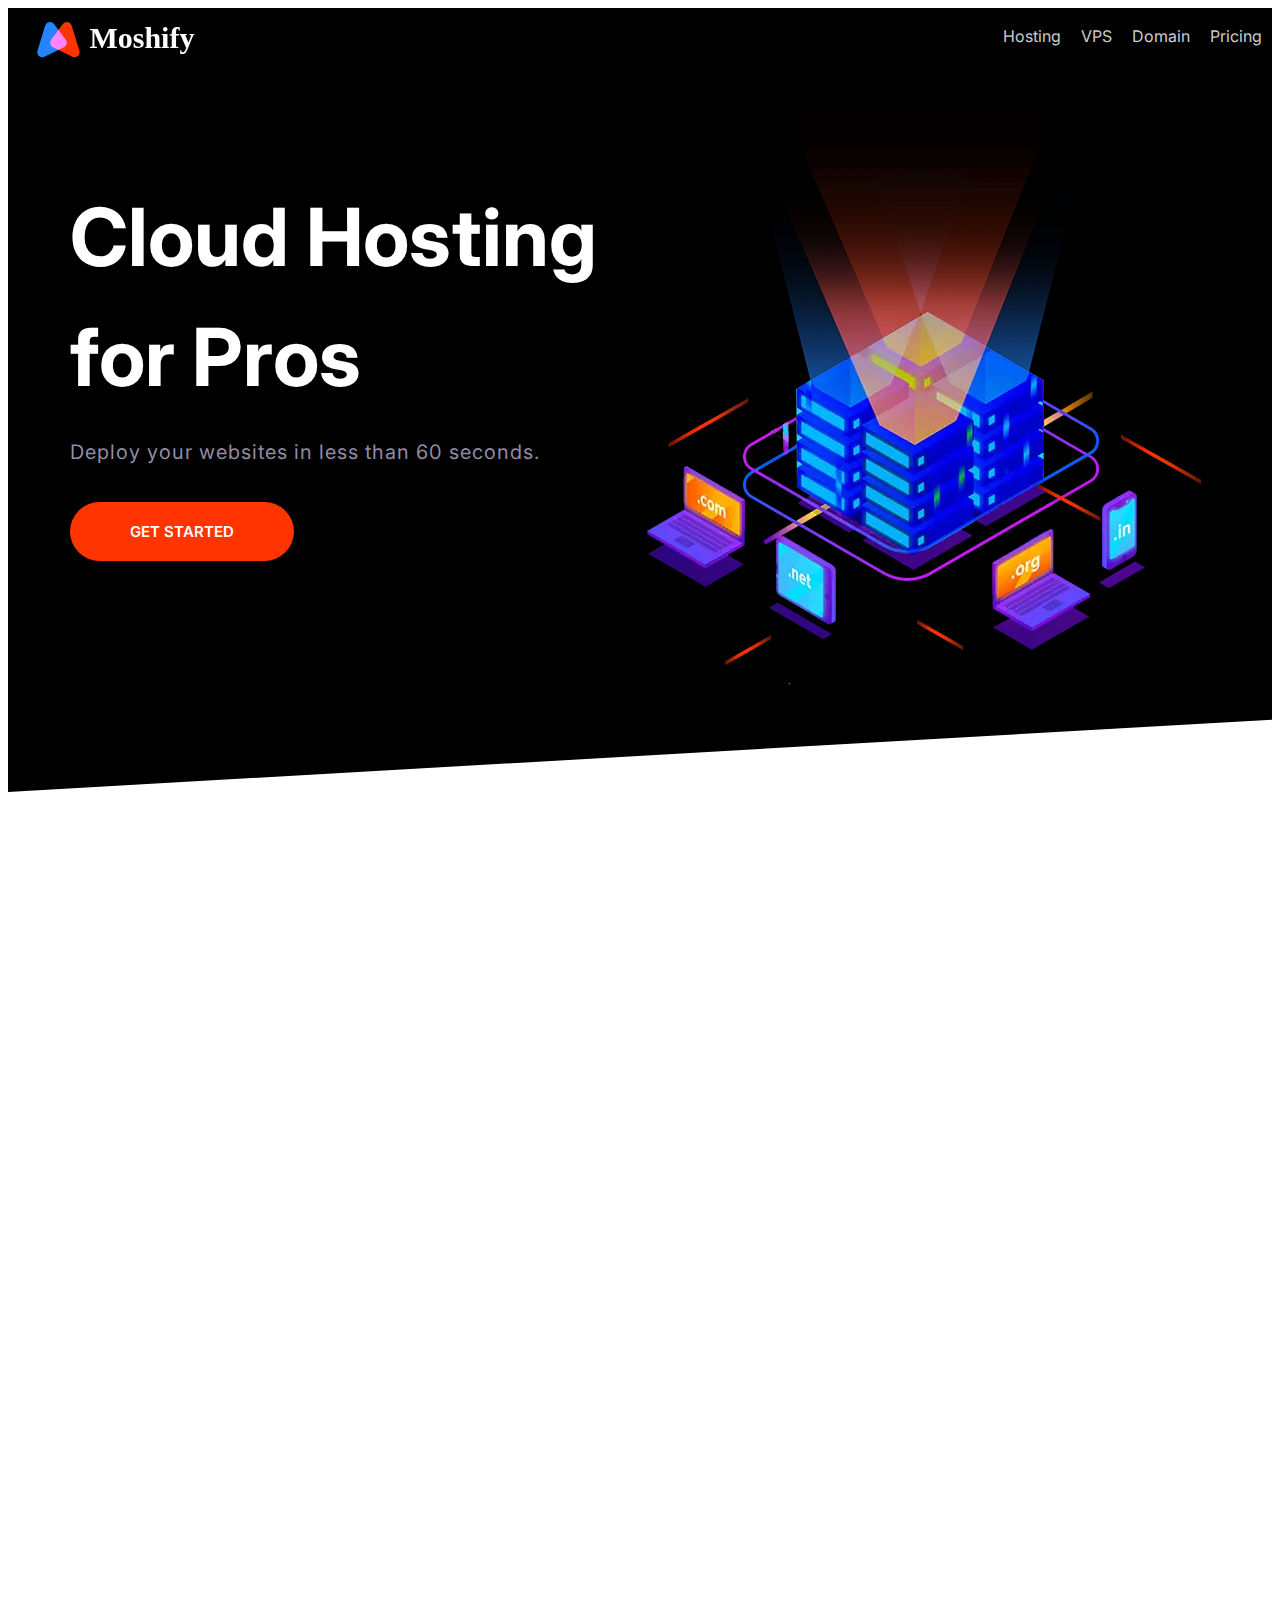
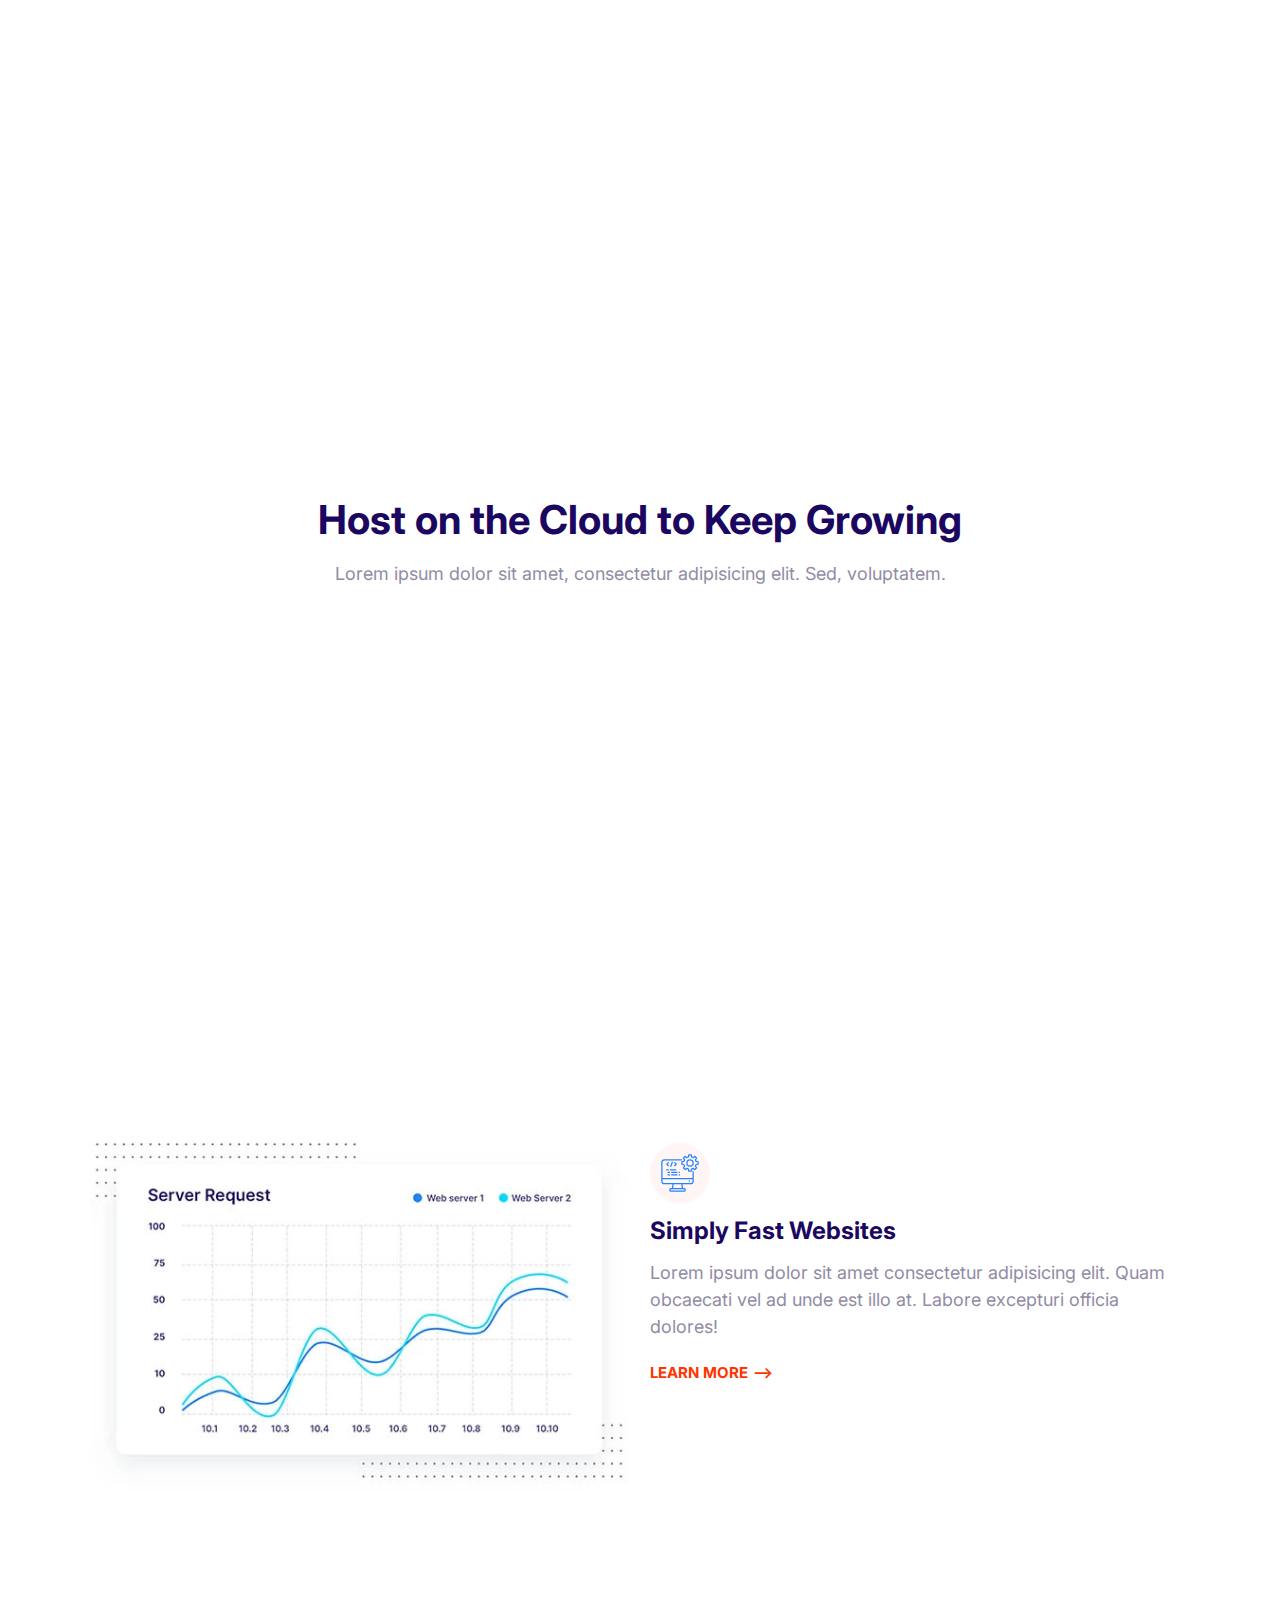
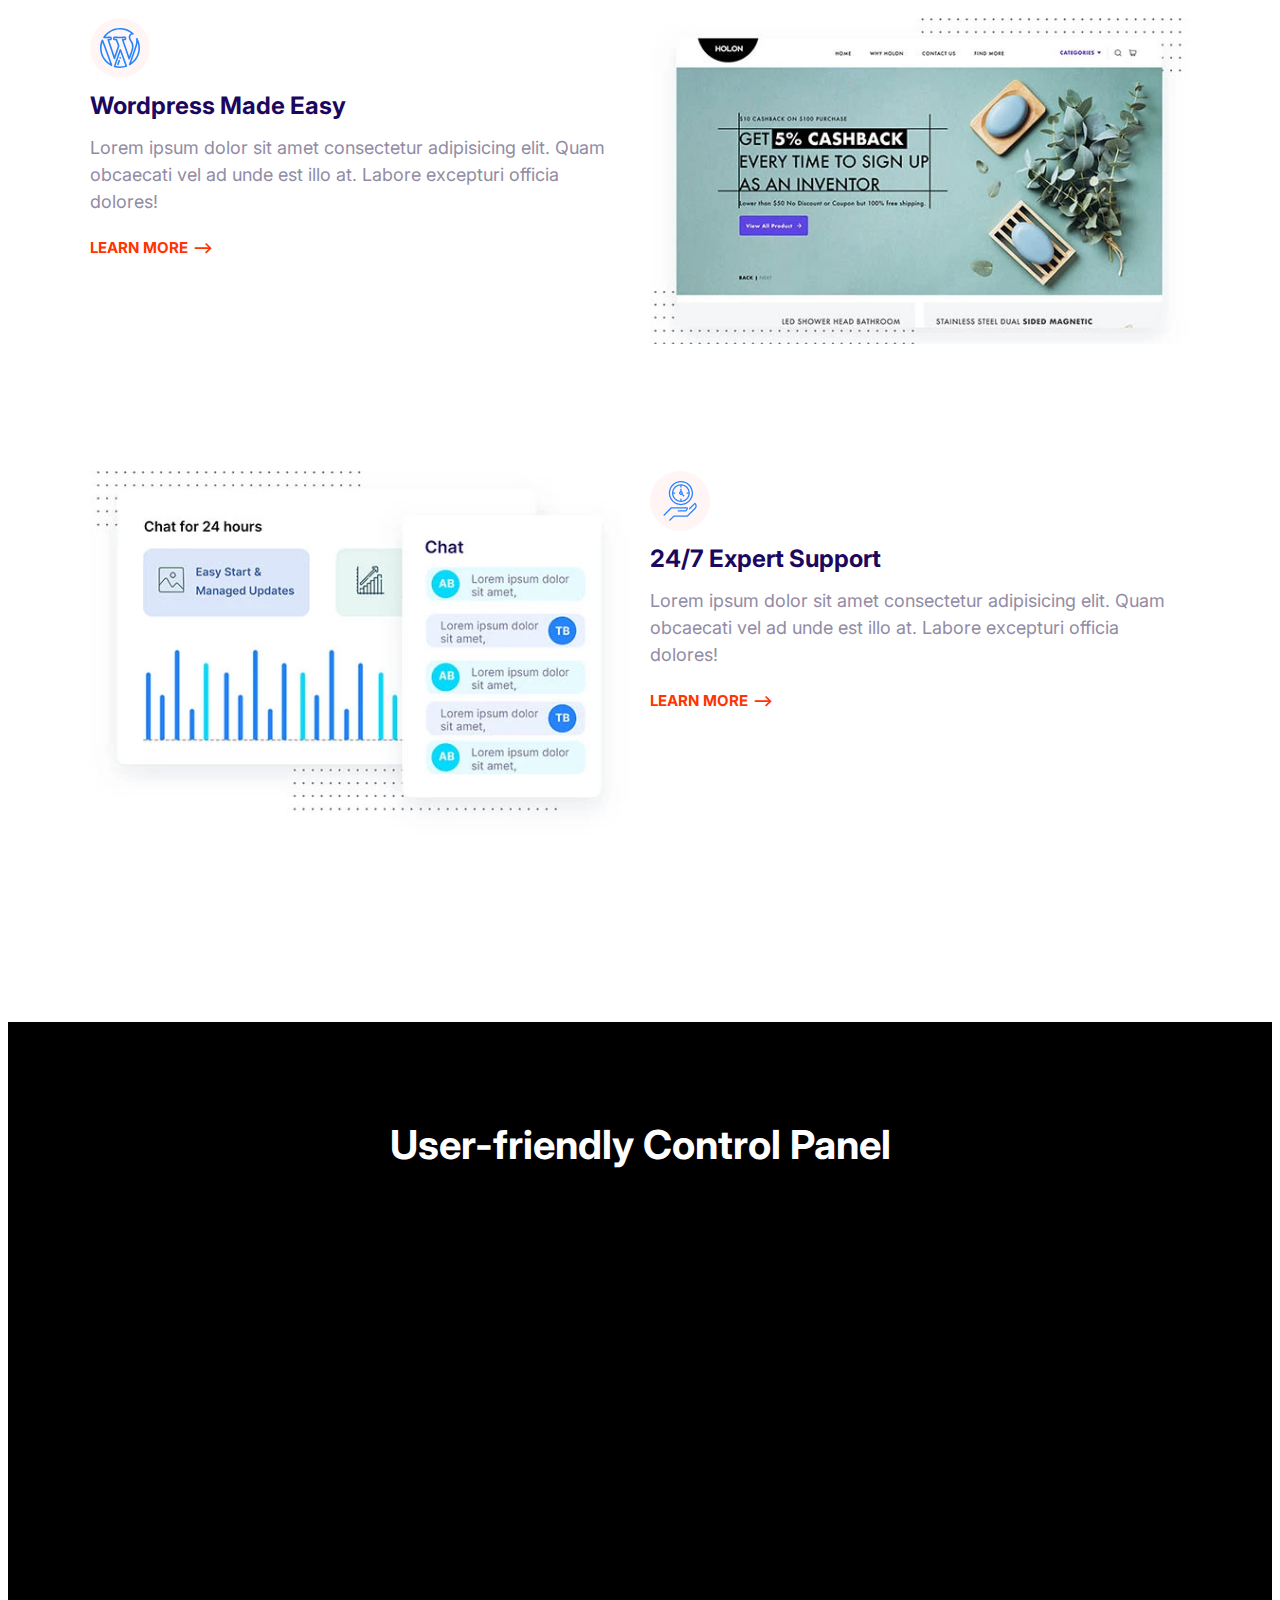
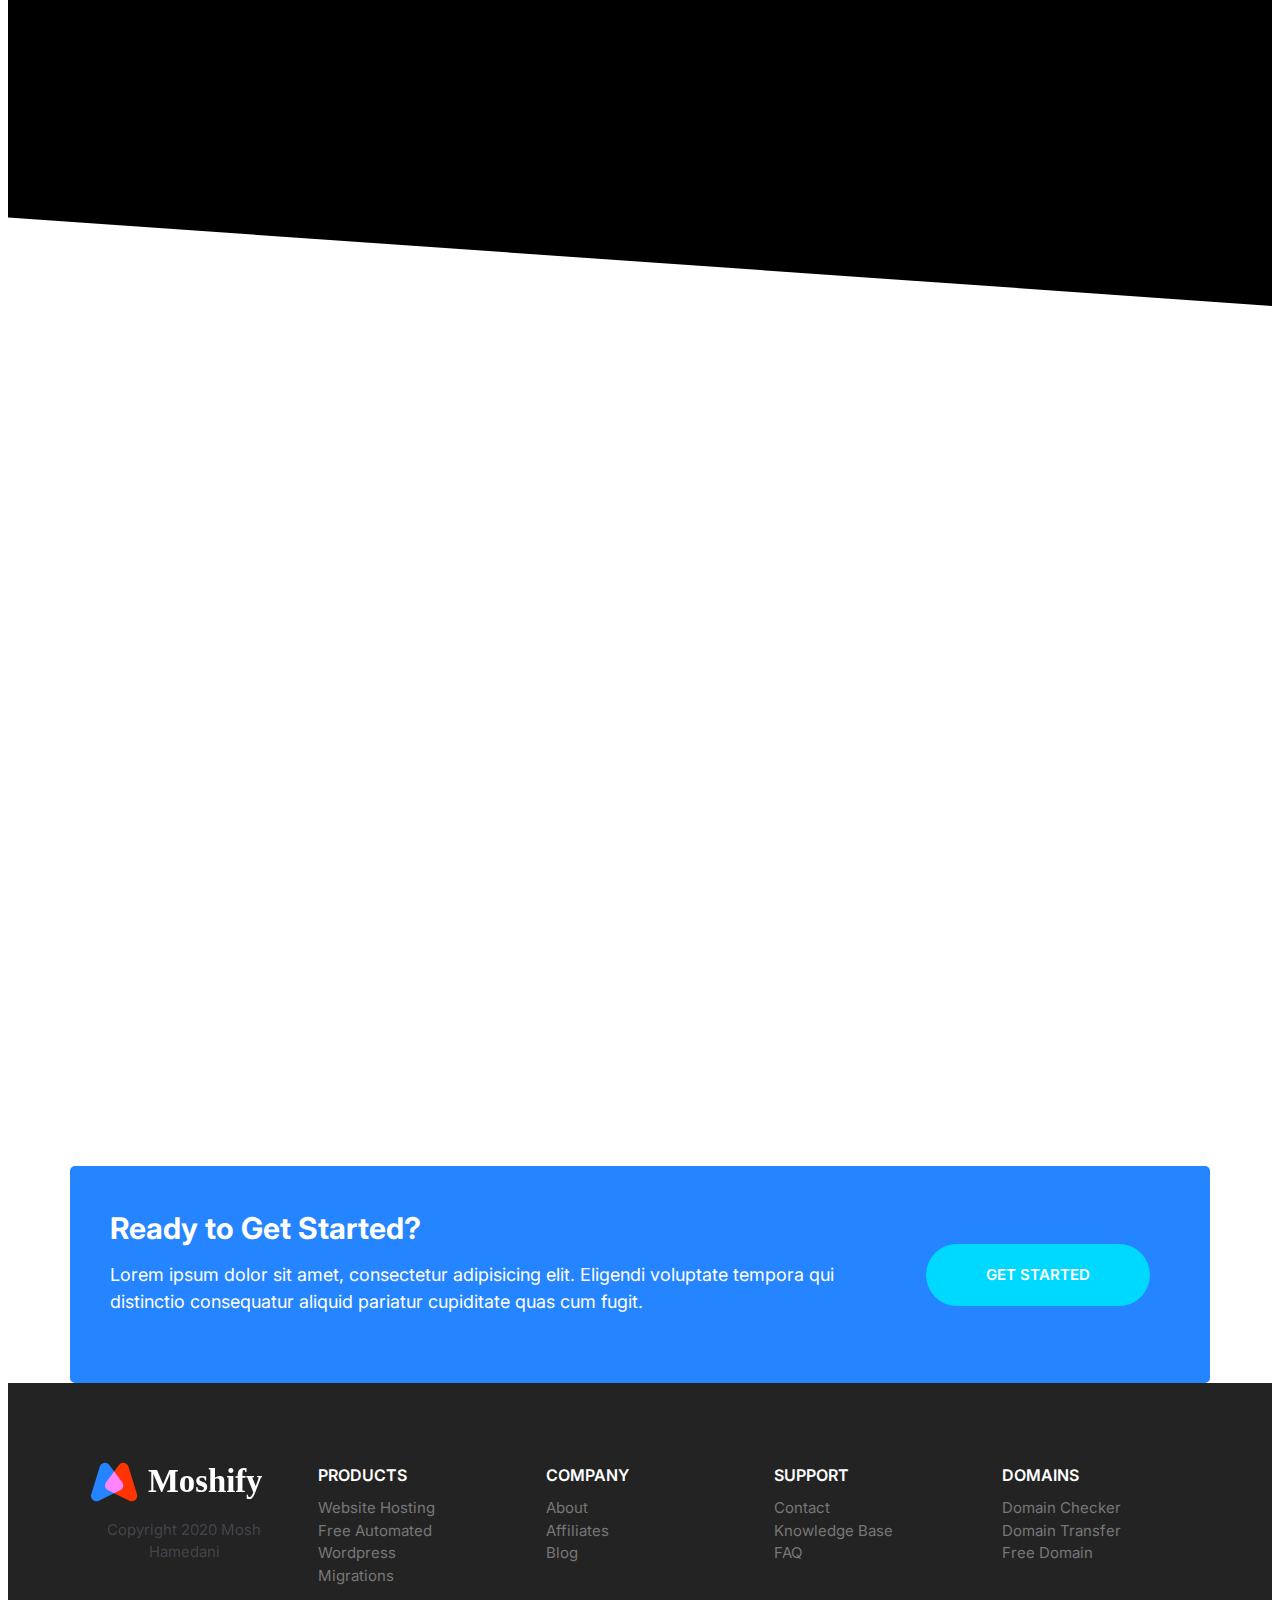
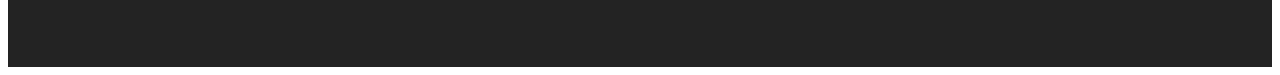
==== commit 1f0b98b0: "Animations applied with aos" ====
--- a/index.html
+++ b/index.html
@@ -11,6 +11,7 @@
     />
     <link rel="stylesheet" href="css/normalize.css" />
     <link rel="stylesheet" href="css/styles.css" />
+    <link rel="stylesheet" href="https://unpkg.com/aos@next/dist/aos.css" />
   </head>
   <body>
     <header>
@@ -30,13 +31,15 @@
     <section class="block block--dark block--skewed-left hero">
       <div class="container grid grid--1x2">
         <header class="block__header hero__content">
-          <h1 class="block__heading">Cloud Hosting for Pros</h1>
+          <h1 data-aos="fade-right" class="block__heading">
+            Cloud Hosting for Pros
+          </h1>
           <p class="hero__tagline">
             Deploy your websites in less than 60 seconds.
           </p>
           <a href="" class="btn btn--accent btn--stretched">Get Started</a>
         </header>
-        <picture>
+        <picture data-aos="zoom-in">
           <source
             type="image/webp"
             srcset="images/banner.webp 1x, images/banner@2x.webp 2x"
@@ -49,7 +52,7 @@
         </picture>
       </div>
     </section>
-    <section class="block container block-domain">
+    <section data-aos="fade-up" class="block container block-domain">
       <header class="block__header">
         <h2>Starting at $9 per month</h2>
         <p>
@@ -78,7 +81,7 @@
         <li>.xyz $10</li>
       </ul>
     </section>
-    <section class="block container block-plans">
+    <section data-aos="fade-up" class="block container block-plans">
       <div class="grid grid--1x3">
         <div class="plan">
           <div class="card card--secondary">
@@ -151,7 +154,7 @@
         </p>
       </header>
       <article class="grid grid--1x2 feature">
-        <div class="feature__content">
+        <div class="feature__content" data-aos="fade-right">
           <span class="icon-container">
             <svg class="icon icon--primary">
               <use xlink:href="images/sprite.svg#easy"></use>
@@ -164,7 +167,7 @@
           </p>
           <a href="#" class="link-arrow">Learn More</a>
         </div>
-        <picture>
+        <picture data-aos="zoom-in-left">
           <source
             type="image/webp"
             srcset="images/easy.webp 1x, images/easy@2x.webp 2x"
@@ -260,7 +263,7 @@
         <h2>User-friendly Control Panel</h2>
       </header>
       <div class="container grid grid--1x2">
-        <picture class="block-showcase__image">
+        <picture data-aos="fade-right" class="block-showcase__image">
           <source
             type="image/webp"
             srcset="images/ipad.webp 1x, images/ipad@2x.webp 2x"
@@ -271,7 +274,7 @@
           />
           <img src="images/ipad.png" alt="" />
         </picture>
-        <ul class="list">
+        <ul class="list" data-aos="fade-up">
           <li>
             <div class="media">
               <div class="media__image">
@@ -326,7 +329,7 @@
         </ul>
       </div>
     </section>
-    <section class="block">
+    <section class="block" data-aos="zoom-in">
       <header class="block__header">
         <h2>What our Customers are Saying</h2>
         <p>
@@ -382,7 +385,7 @@
               cupiditate quas cum fugit.
             </p>
           </div>
-          <a href="#" class="btn btn--secondary btn--stretched">get started</a>
+          <a href="#" class="btn btn--secondary btn--stretched">Get Started</a>
         </div>
       </div>
     </div>
@@ -455,7 +458,10 @@
         </section>
       </div>
     </footer>
-
     <script src="js/main.js"></script>
+    <script src="https://unpkg.com/aos@next/dist/aos.js"></script>
+    <script>
+      AOS.init();
+    </script>
   </body>
 </html>
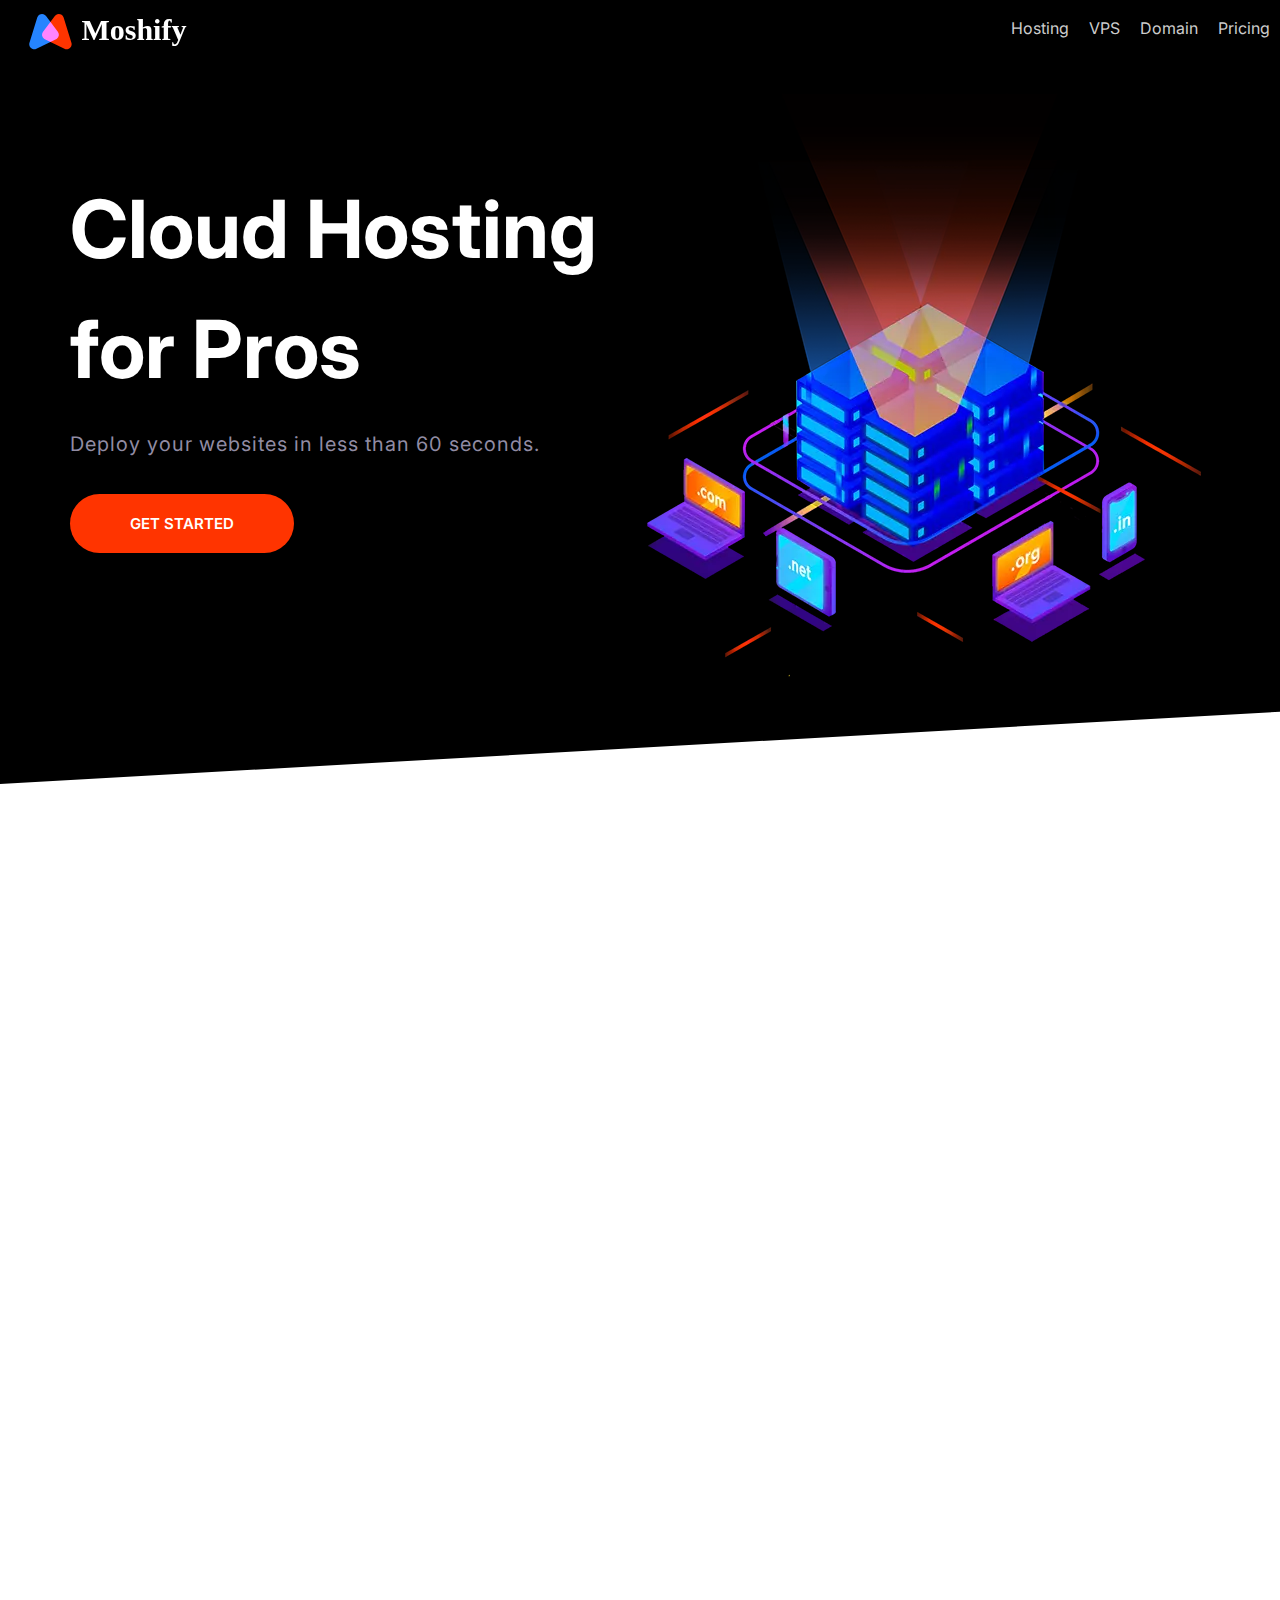
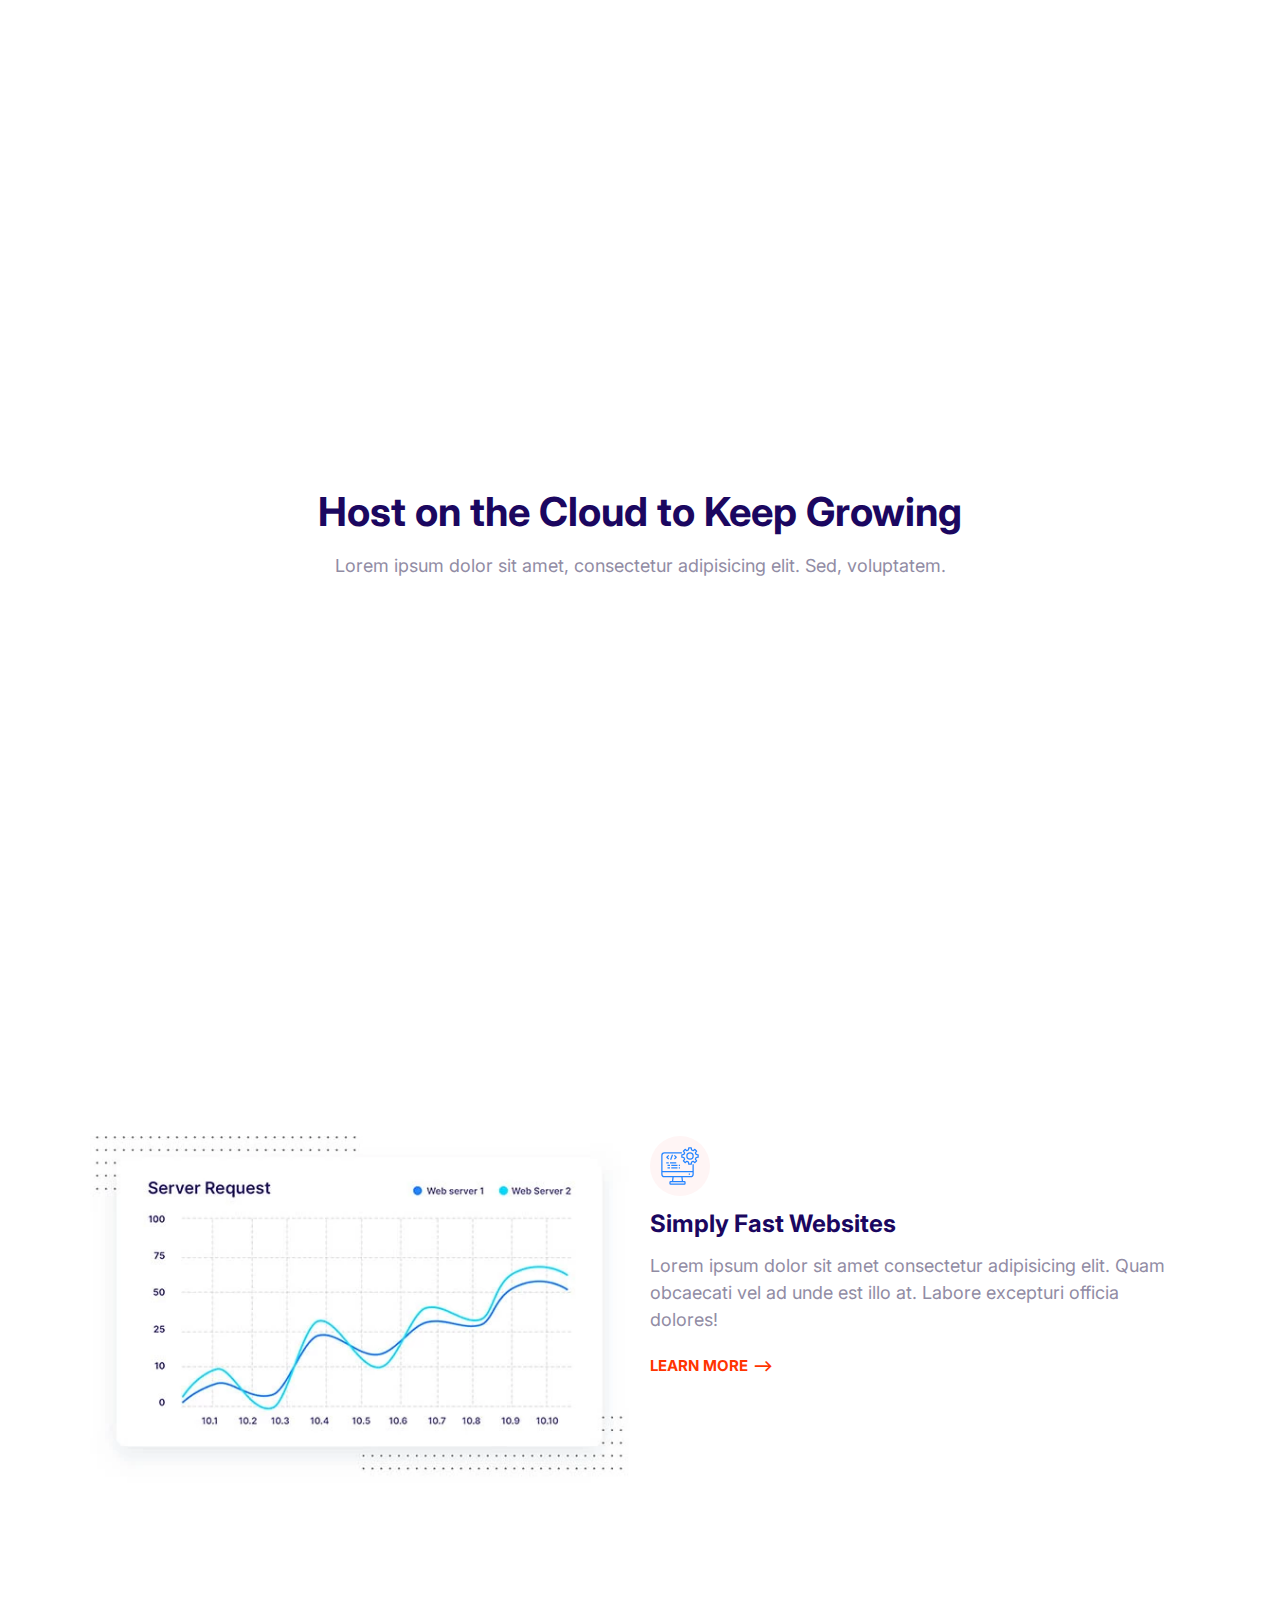
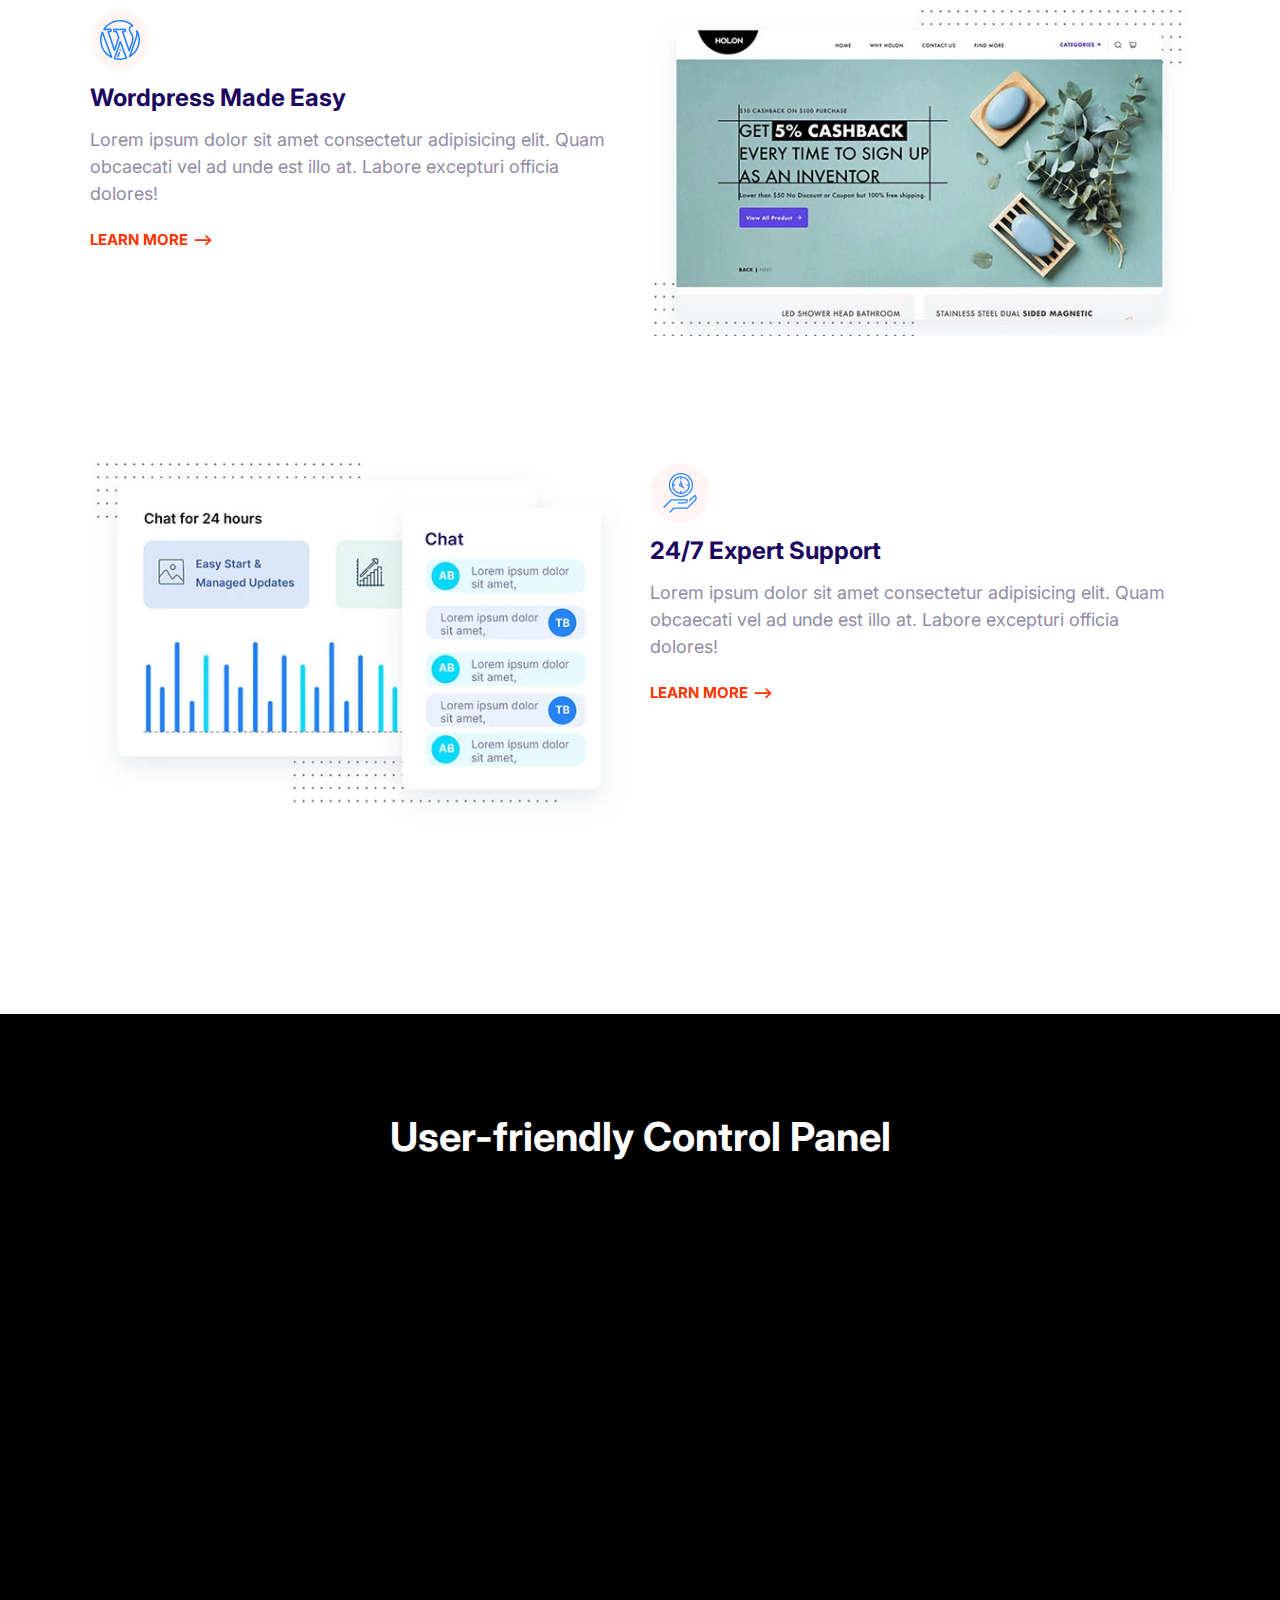
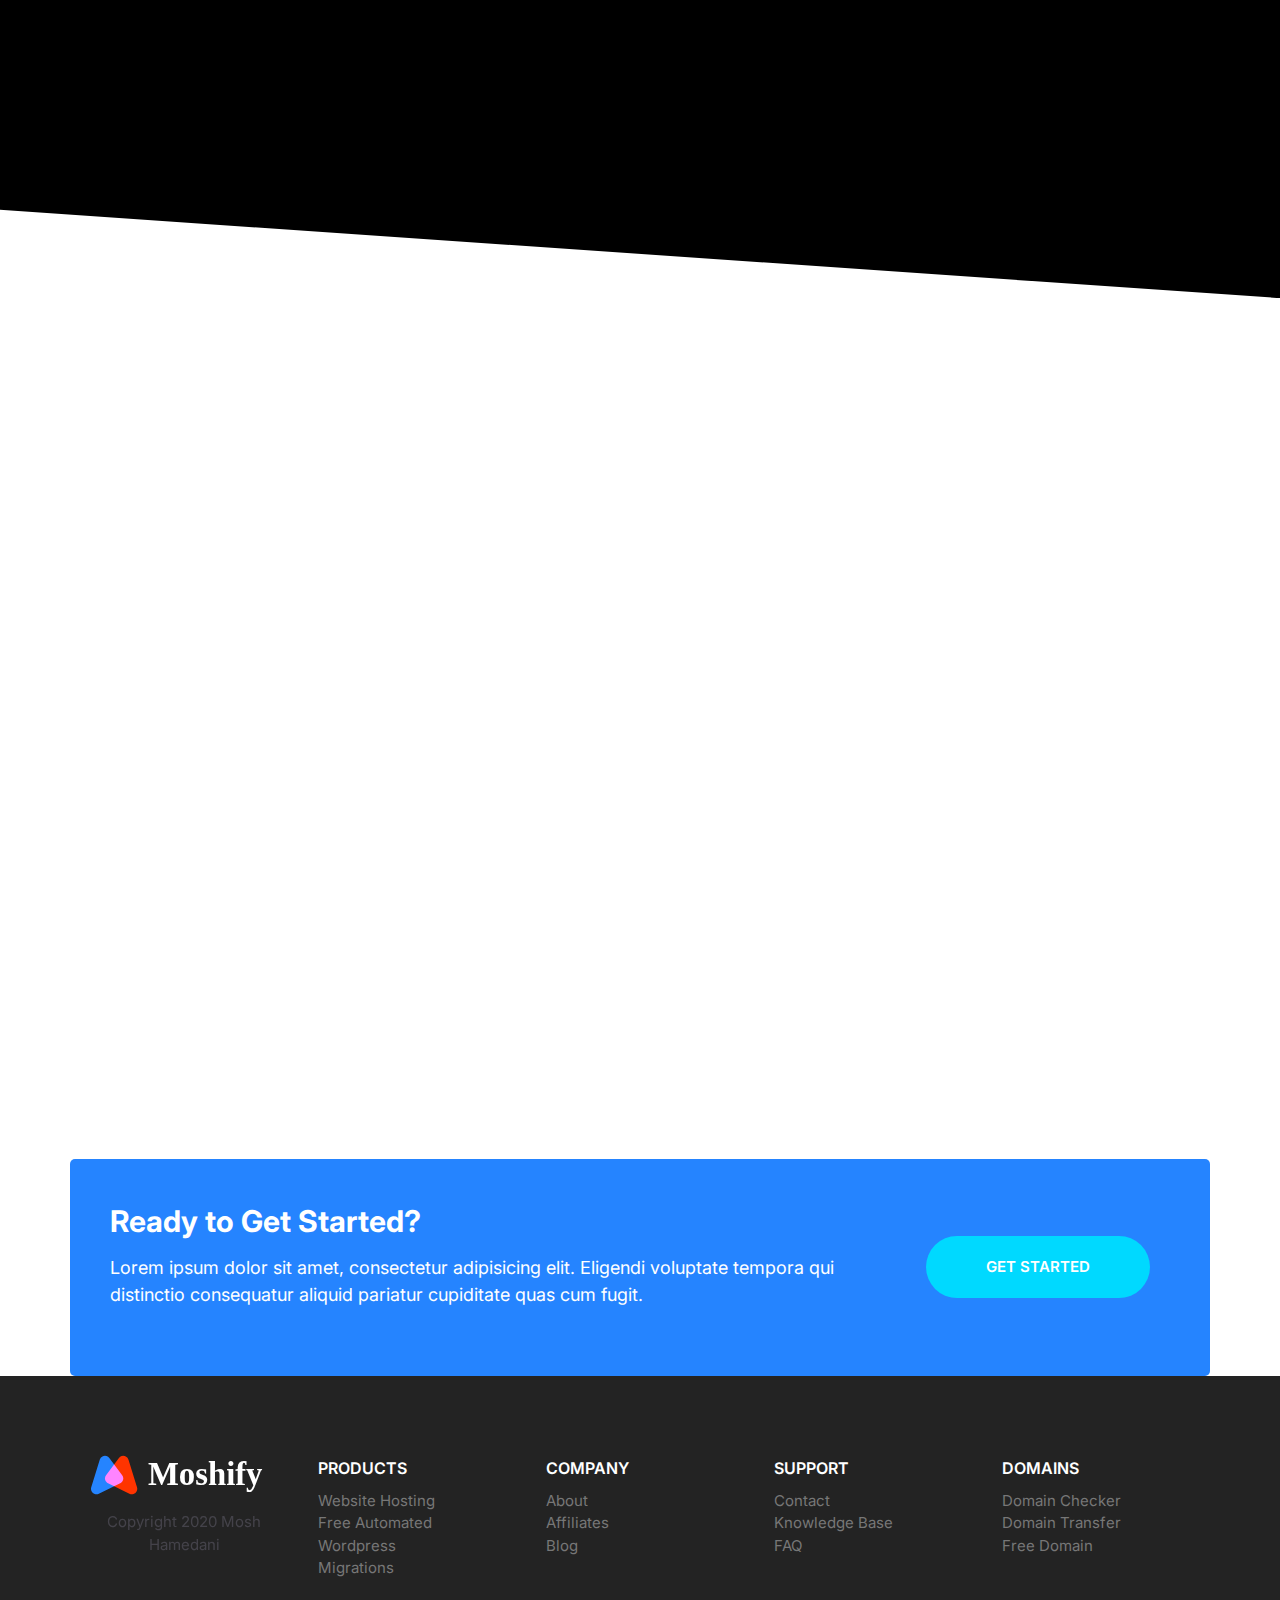
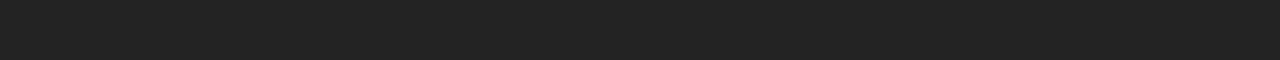
==== commit f20e29af: "Styles and normalize.css files combined into one." ====
--- a/index.html
+++ b/index.html
@@ -3,13 +3,21 @@
   <head>
     <meta charset="UTF-8" />
     <meta name="viewport" content="width=device-width, initial-scale=1.0" />
-    <title>Document</title>
+    <meta
+      name="description"
+      content="Deploy your websites in less than 60 seconds."
+    />
+    <meta property="og:title" content="Moshify... " />
+    <meta property="og:description" content="Moshify... " />
+    <meta property="og:type" content="website" />
+    <meta property="og:image" content="http://" />
+    <meta property="og:url" content="https://moshified.com" />
+    <title>Moshify - Go Online for Just $9</title>
     <link rel="preconnect" href="https://fonts.gstatic.com" />
     <link
       href="https://fonts.googleapis.com/css2?family=Inter:wght@400;600;700&display=swap"
       rel="stylesheet"
     />
-    <link rel="stylesheet" href="css/normalize.css" />
     <link rel="stylesheet" href="css/styles.css" />
     <link rel="stylesheet" href="https://unpkg.com/aos@next/dist/aos.css" />
   </head>
@@ -393,12 +401,12 @@
     <footer class="block block--dark footer">
       <div class="container grid footer__sections">
         <section class="collapsible collapsible--expanded footer__section">
-          <header class="collapsible__header">
+          <div class="collapsible__header">
             <h2 class="collapsible__heading footer__heading">Products</h2>
             <svg class="icon icon--white collapsible__chevron">
               <use xlink:href="images/sprite.svg#chevron"></use>
             </svg>
-          </header>
+          </div>
           <div class="collapsible__content">
             <ul class="list">
               <li><a href="#">Website Hosting</a></li>
@@ -408,12 +416,12 @@
           </div>
         </section>
         <section class="collapsible footer__section">
-          <header class="collapsible__header">
+          <div class="collapsible__header">
             <h2 class="collapsible__heading footer__heading">Company</h2>
             <svg class="icon icon--white collapsible__chevron">
               <use xlink:href="images/sprite.svg#chevron"></use>
             </svg>
-          </header>
+          </div>
           <div class="collapsible__content">
             <ul class="list">
               <li><a href="#">About</a></li>
@@ -423,12 +431,12 @@
           </div>
         </section>
         <section class="collapsible footer__section">
-          <header class="collapsible__header">
+          <div class="collapsible__header">
             <h2 class="collapsible__heading footer__heading">Support</h2>
             <svg class="icon icon--white collapsible__chevron">
               <use xlink:href="images/sprite.svg#chevron"></use>
             </svg>
-          </header>
+          </div>
           <div class="collapsible__content">
             <ul class="list">
               <li><a href="#">Contact</a></li>
@@ -438,12 +446,12 @@
           </div>
         </section>
         <section class="collapsible footer__section">
-          <header class="collapsible__header">
+          <div class="collapsible__header">
             <h2 class="collapsible__heading footer__heading">Domains</h2>
             <svg class="icon icon--white collapsible__chevron">
               <use xlink:href="images/sprite.svg#chevron"></use>
             </svg>
-          </header>
+          </div>
           <div class="collapsible__content">
             <ul class="list">
               <li><a href="#">Domain Checker</a></li>
@@ -452,10 +460,10 @@
             </ul>
           </div>
         </section>
-        <section class="footer__brand">
+        <div class="footer__brand">
           <img src="images/logo.svg" alt="" />
           <p class="footer__copyright">Copyright 2020 Mosh Hamedani</p>
-        </section>
+        </div>
       </div>
     </footer>
     <script src="js/main.js"></script>
--- a/css/styles.css
+++ b/css/styles.css
@@ -1,3 +1,5 @@
+@import "./normalize.css";
+
 :root {
   --color-primary: #2584ff;
   --color-secondary: #00d9ff;
